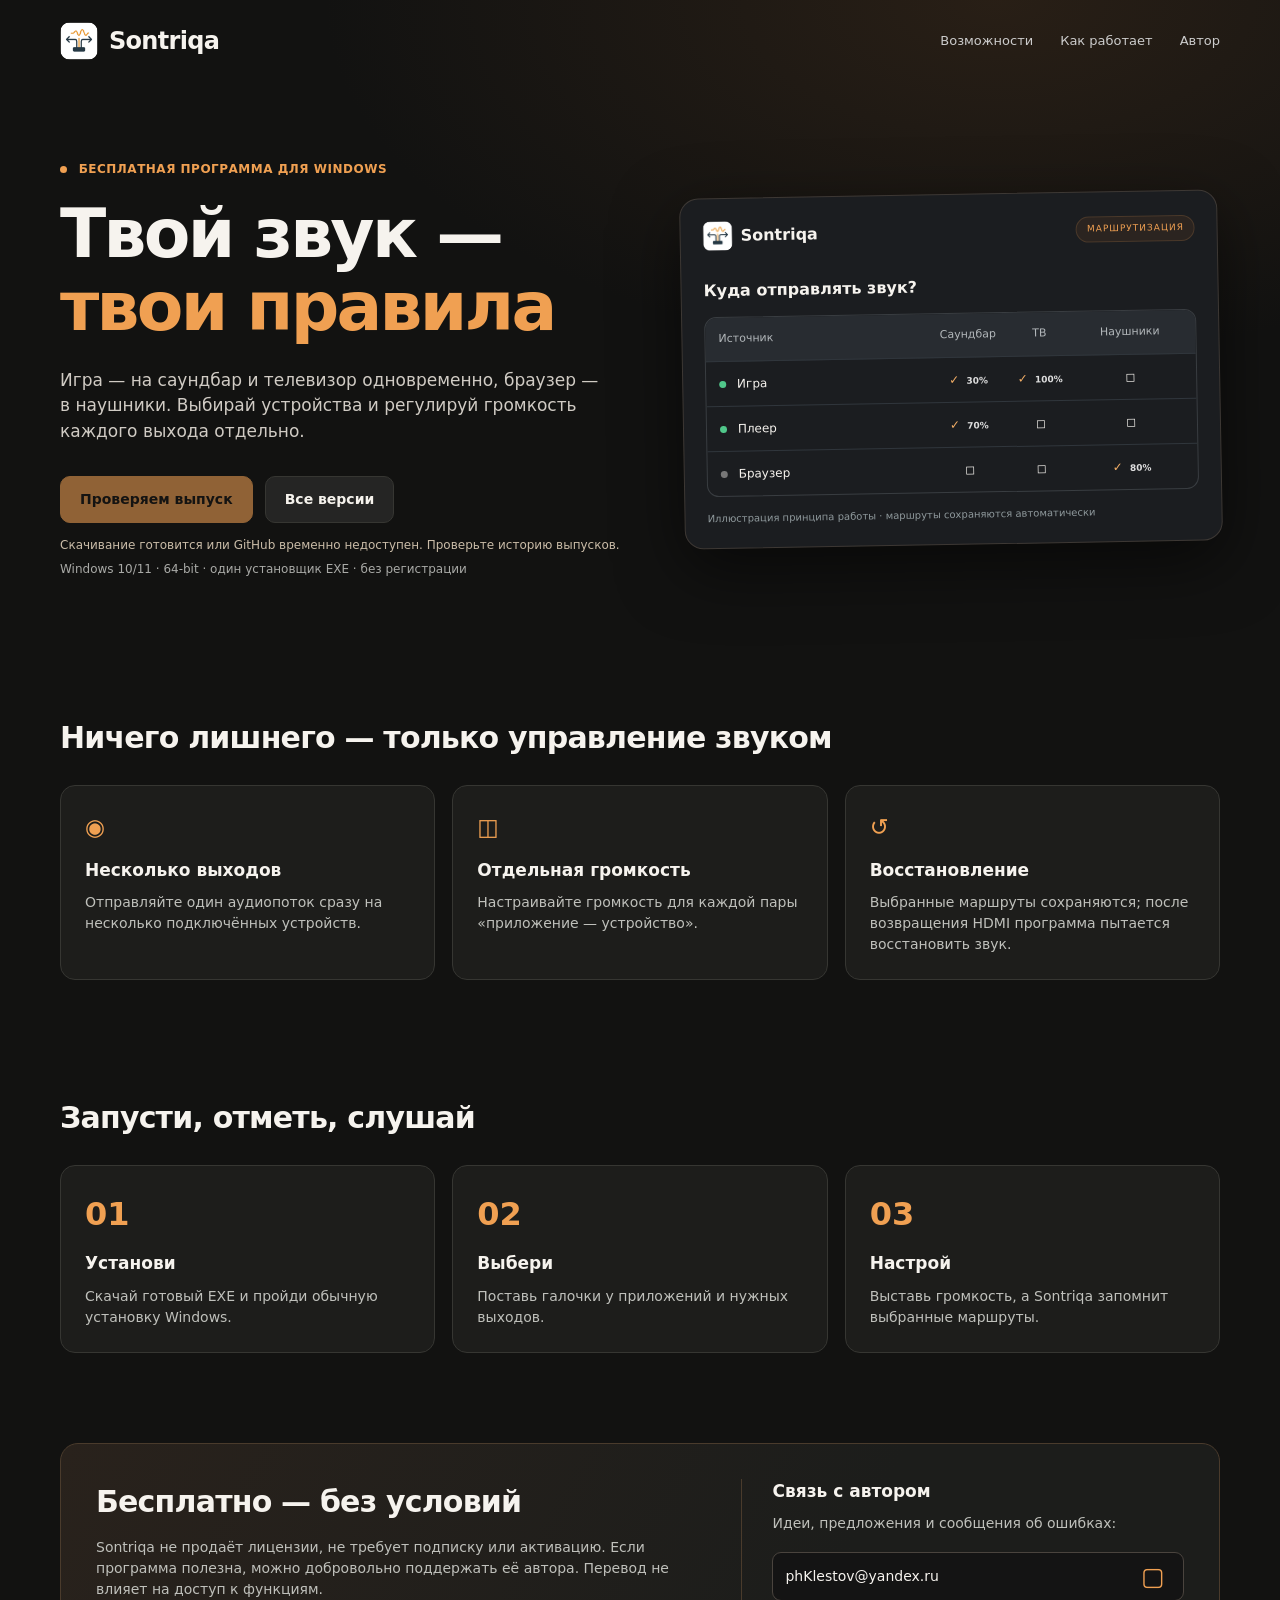
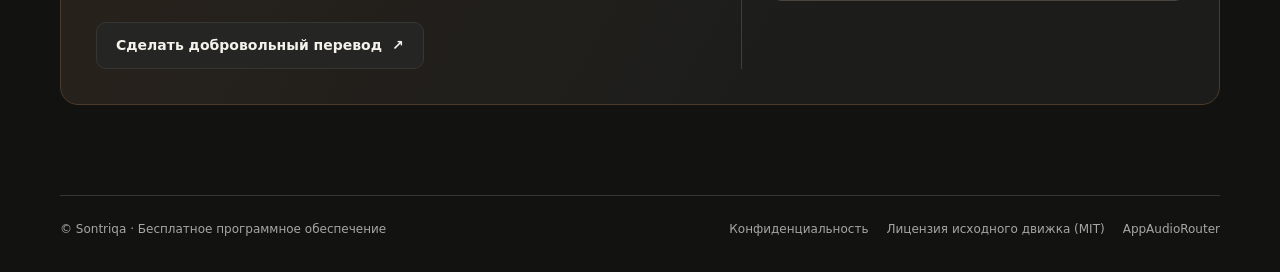
==== site/index.html @ a54ca86d "Use 'Твой звук — твои правила' and soundbar routing example" ====
<!doctype html>
<html lang="ru">
<head>
  <meta charset="utf-8">
  <meta name="viewport" content="width=device-width, initial-scale=1">
  <meta name="description" content="Sontriqa — бесплатная программа для Windows: направляйте звук каждого приложения на колонки, телевизор и наушники с независимой громкостью.">
  <meta name="theme-color" content="#161616">
  <title>Sontriqa — звук каждому устройству</title>
  <link rel="icon" href="assets/sontriqa-icon.png" type="image/png">
  <link rel="stylesheet" href="styles.css">
  <script defer src="config.js"></script>
  <script defer src="app.js"></script>
</head>
<body>
  <header class="top wrap">
    <a class="brand" href="#top" aria-label="Sontriqa, главная"><img src="assets/sontriqa-icon.png" alt="" width="38" height="38"><span>Sontriqa</span></a>
    <nav aria-label="Основная навигация"><a href="#features">Возможности</a><a href="#how">Как работает</a><a href="#support">Автор</a></nav>
  </header>
  <main id="top">
    <section class="hero wrap">
      <div class="hero-copy">
        <div class="eyebrow"><span class="dot"></span> Бесплатная программа для Windows</div>
        <h1>Твой звук — <span>твои правила</span></h1>
        <p>Игра — на саундбар и телевизор одновременно, браузер — в наушники. Выбирай устройства и регулируй громкость каждого выхода отдельно.</p>
        <div class="primary-actions"><a class="button primary disabled" id="download" aria-disabled="true">Проверяем выпуск</a><a class="button secondary" id="releases" hidden>Все версии</a></div>
        <div class="release-meta" id="release-status" role="status" aria-live="polite">Стабильный установщик пока не опубликован.</div>
        <div class="small">Windows 10/11 · 64-bit · один установщик EXE · без регистрации</div>
      </div>
      <div class="preview" role="img" aria-label="Пример таблицы Sontriqa: разные приложения и выбранные аудиовыходы">
        <div class="preview-head"><div class="preview-title"><img src="assets/sontriqa-icon.png" width="30" height="30" alt=""><strong>Sontriqa</strong></div><span class="preview-chip">МАРШРУТИЗАЦИЯ</span></div>
        <div class="preview-overline">Куда отправлять звук?</div>
        <div class="preview-table"><div class="preview-row header"><span>Источник</span><span>Саундбар</span><span>ТВ</span><span>Наушники</span></div><div class="preview-row"><span><span class="active-dot"></span> Игра</span><span class="checked">✓ <small>30%</small></span><span class="checked">✓ <small>100%</small></span><span>◻</span></div><div class="preview-row"><span><span class="active-dot"></span> Плеер</span><span class="checked">✓ <small>70%</small></span><span>◻</span><span>◻</span></div><div class="preview-row"><span><span class="active-dot paused"></span> Браузер</span><span>◻</span><span>◻</span><span class="checked">✓ <small>80%</small></span></div></div>
        <div class="preview-foot">Иллюстрация принципа работы · маршруты сохраняются автоматически</div>
      </div>
    </section>
    <section id="features" class="wrap features"><h2>Ничего лишнего — только управление звуком</h2><div class="cards"><article><div class="feature-icon">◉</div><h3>Несколько выходов</h3><p>Отправляйте один аудиопоток сразу на несколько подключённых устройств.</p></article><article><div class="feature-icon">◫</div><h3>Отдельная громкость</h3><p>Настраивайте громкость для каждой пары «приложение — устройство».</p></article><article><div class="feature-icon">↺</div><h3>Восстановление</h3><p>Выбранные маршруты сохраняются; после возвращения HDMI программа пытается восстановить звук.</p></article></div></section>
    <section id="how" class="wrap steps"><h2>Запусти, отметь, слушай</h2><div class="steps-grid"><div><b>01</b><h3>Установи</h3><p>Скачай готовый EXE и пройди обычную установку Windows.</p></div><div><b>02</b><h3>Выбери</h3><p>Поставь галочки у приложений и нужных выходов.</p></div><div><b>03</b><h3>Настрой</h3><p>Выставь громкость, а Sontriqa запомнит выбранные маршруты.</p></div></div></section>
    <section id="support" class="wrap support"><div><h2>Бесплатно — без условий</h2><p>Sontriqa не продаёт лицензии, не требует подписку или активацию. Если программа полезна, можно добровольно поддержать её автора. Перевод не влияет на доступ к функциям.</p><div class="support-actions"><a class="button secondary" href="https://www.tbank-online.com/rm/r_hPGPoAKwDg.rzjkhDdFIZ/kDr5A79446" target="_blank" rel="noopener noreferrer">Сделать добровольный перевод <span aria-hidden="true">↗</span></a></div></div><div class="support-contact"><h3>Связь с автором</h3><p>Идеи, предложения и сообщения об ошибках:</p><div class="mail-line"><span id="mail">phKlestov@yandex.ru</span><button id="copy-email" type="button" aria-label="Скопировать адрес электронной почты" title="Копировать адрес">▢</button></div><span class="feedback" id="copy-status" role="status"></span></div></section>
  </main>
  <footer class="footer wrap"><span>© Sontriqa · Бесплатное программное обеспечение</span><div><a href="privacy.html">Конфиденциальность</a><a href="third-party-mit.txt">Лицензия исходного движка (MIT)</a><a href="https://github.com/Eververdants/AppAudioRouter" target="_blank" rel="noopener noreferrer">AppAudioRouter</a></div></footer>
</body>
</html>
---- site/styles.css ----
:root{color-scheme:dark;--bg:#121211;--panel:#1c1d1c;--border:#363632;--accent:#f0a052;--text:#f6f3ee;--muted:#a9aaa7;font-family:Inter,'Segoe UI',system-ui,-apple-system,sans-serif}*{box-sizing:border-box}html{scroll-behavior:smooth}body{margin:0;background:radial-gradient(900px 480px at 78% 0%,#3c2a1a88,transparent 75%),var(--bg);color:var(--text);line-height:1.5}a{color:inherit;text-decoration:none}a:hover{color:var(--accent)}.wrap{width:min(1160px,calc(100% - 48px));margin:auto}.top{display:flex;justify-content:space-between;align-items:center;padding:22px 0}.brand{display:flex;align-items:center;gap:11px;font-size:24px;font-weight:780;letter-spacing:-.7px}.brand img{border-radius:10px}.top nav{display:flex;gap:27px;font-size:13px;color:#ccc}.hero{min-height:540px;padding:78px 0 92px;display:grid;grid-template-columns:1.03fr .97fr;align-items:center;gap:50px}.eyebrow{color:var(--accent);font-weight:700;font-size:12px;letter-spacing:.5px;text-transform:uppercase}.dot,.active-dot{display:inline-block;width:7px;height:7px;border-radius:100%;background:#50c78a;margin-right:7px}.dot{background:var(--accent)}h1{font-size:clamp(44px,5.3vw,70px);line-height:1.08;margin:19px 0 24px;letter-spacing:-2.7px}h1 span{color:var(--accent)}.hero-copy>p{font-size:17px;color:#d0cbc4;max-width:550px}.primary-actions{display:flex;gap:12px;flex-wrap:wrap;margin-top:32px}.button{border-radius:10px;min-height:44px;padding:12px 19px;display:inline-flex;align-items:center;justify-content:center;gap:10px;font-weight:700;font-size:14px;border:1px solid var(--border);transition:background .15s,color .15s}.primary{color:#171514;background:var(--accent);border-color:var(--accent)}.primary:hover{color:#161616;background:#ffc078}.secondary{background:#252524;color:#f5f2ec}.secondary:hover{background:#36312b;color:white}.button.disabled{cursor:not-allowed;opacity:.57;pointer-events:none}.release-meta{font-size:12px;color:#cabca8;margin:13px 0 6px}.small{color:var(--muted);font-size:12px;margin-top:4px}.preview{background:#1b1d20;border:1px solid #3d3834;border-radius:19px;padding:22px;box-shadow:0 20px 65px #0008;transform:rotate(-1deg)}.preview-head{display:flex;align-items:center;justify-content:space-between;gap:12px}.preview-title{display:flex;gap:8px;align-items:center}.preview-title img{border-radius:8px}.preview-chip{color:var(--accent);background:#4b352355;border:1px solid #a3724444;padding:5px 10px;border-radius:18px;font-size:9px;letter-spacing:1px}.preview-overline{font-size:16px;font-weight:750;margin:28px 0 14px}.preview-table{border:1px solid #393d41;border-radius:12px;overflow:hidden}.preview-row{display:grid;grid-template-columns:1.7fr .55fr .55fr .85fr;padding:13px;gap:3px;align-items:center;font-size:12px;border-bottom:1px solid #30363c}.preview-row:last-child{border-bottom:0}.preview-row>span:not(:first-child){text-align:center}.preview-row.header{color:#b2b7ba;background:#282c31;font-size:11px}.preview-row .checked{color:#f2ae66;font-weight:750}.preview-row small{font-size:9px;color:#ddd;margin-left:3px}.active-dot.paused{background:#777}.preview-foot{font-size:10px;color:#8f999c;margin-top:14px}.features,.steps{padding:45px 0 70px}h2{font-size:30px;letter-spacing:-.8px;margin:0 0 25px}.cards,.steps-grid{display:grid;grid-template-columns:repeat(3,minmax(0,1fr));gap:17px}.cards article,.steps-grid>div{padding:24px;background:#1d1d1b;border:1px solid var(--border);border-radius:15px}.feature-icon{font-size:23px;color:var(--accent)}h3{font-size:17px;margin:13px 0 9px}.cards p,.steps p,.support p{font-size:14px;color:#bfc0bb;margin:0}.steps-grid b{font-size:32px;color:var(--accent);font-weight:800}.support{margin:20px auto 90px;display:grid;grid-template-columns:1.4fr 1fr;gap:26px;padding:35px;background:linear-gradient(120deg,#29221c,#1c1d1b 65%);border:1px solid #4a3b2c;border-radius:18px}.support h2{margin-bottom:13px}.support-actions{margin-top:22px}.support-contact{border-left:1px solid #4a3b2c;padding-left:30px}.support-contact h3{margin-top:0}.mail-line{display:flex;align-items:center;justify-content:space-between;gap:8px;margin-top:18px;background:#141414;border:1px solid #4a443e;padding:10px 12px;border-radius:9px;font-size:14px}.mail-line button{background:transparent;color:var(--accent);border:0;font-size:25px;cursor:pointer;line-height:1}.feedback{color:#edbd81;font-size:11px}.footer{border-top:1px solid var(--border);padding:24px 0 34px;color:#a7a7a1;font-size:12px;display:flex;justify-content:space-between;gap:20px}.footer div{display:flex;flex-wrap:wrap;gap:18px}button:focus-visible,a:focus-visible{outline:2px solid var(--accent);outline-offset:3px}.legal{max-width:800px;margin:70px auto;line-height:1.75}.legal p{color:#c9c8c4}@media(max-width:900px){.hero{grid-template-columns:1fr;padding:48px 0}.preview{max-width:720px;transform:none}.cards,.steps-grid{grid-template-columns:1fr}.support{grid-template-columns:1fr}.support-contact{border-left:0;border-top:1px solid #4a3b2c;padding-left:0;padding-top:24px}.footer{flex-direction:column}}@media(max-width:550px){.wrap{width:calc(100% - 30px)}.top nav{gap:13px}.top nav a{font-size:12px}.brand{font-size:21px}h1{letter-spacing:-1.4px}.preview{padding:12px}.preview-row{padding:10px 6px;font-size:10px}.preview-row small{display:block}.support{padding:22px}}
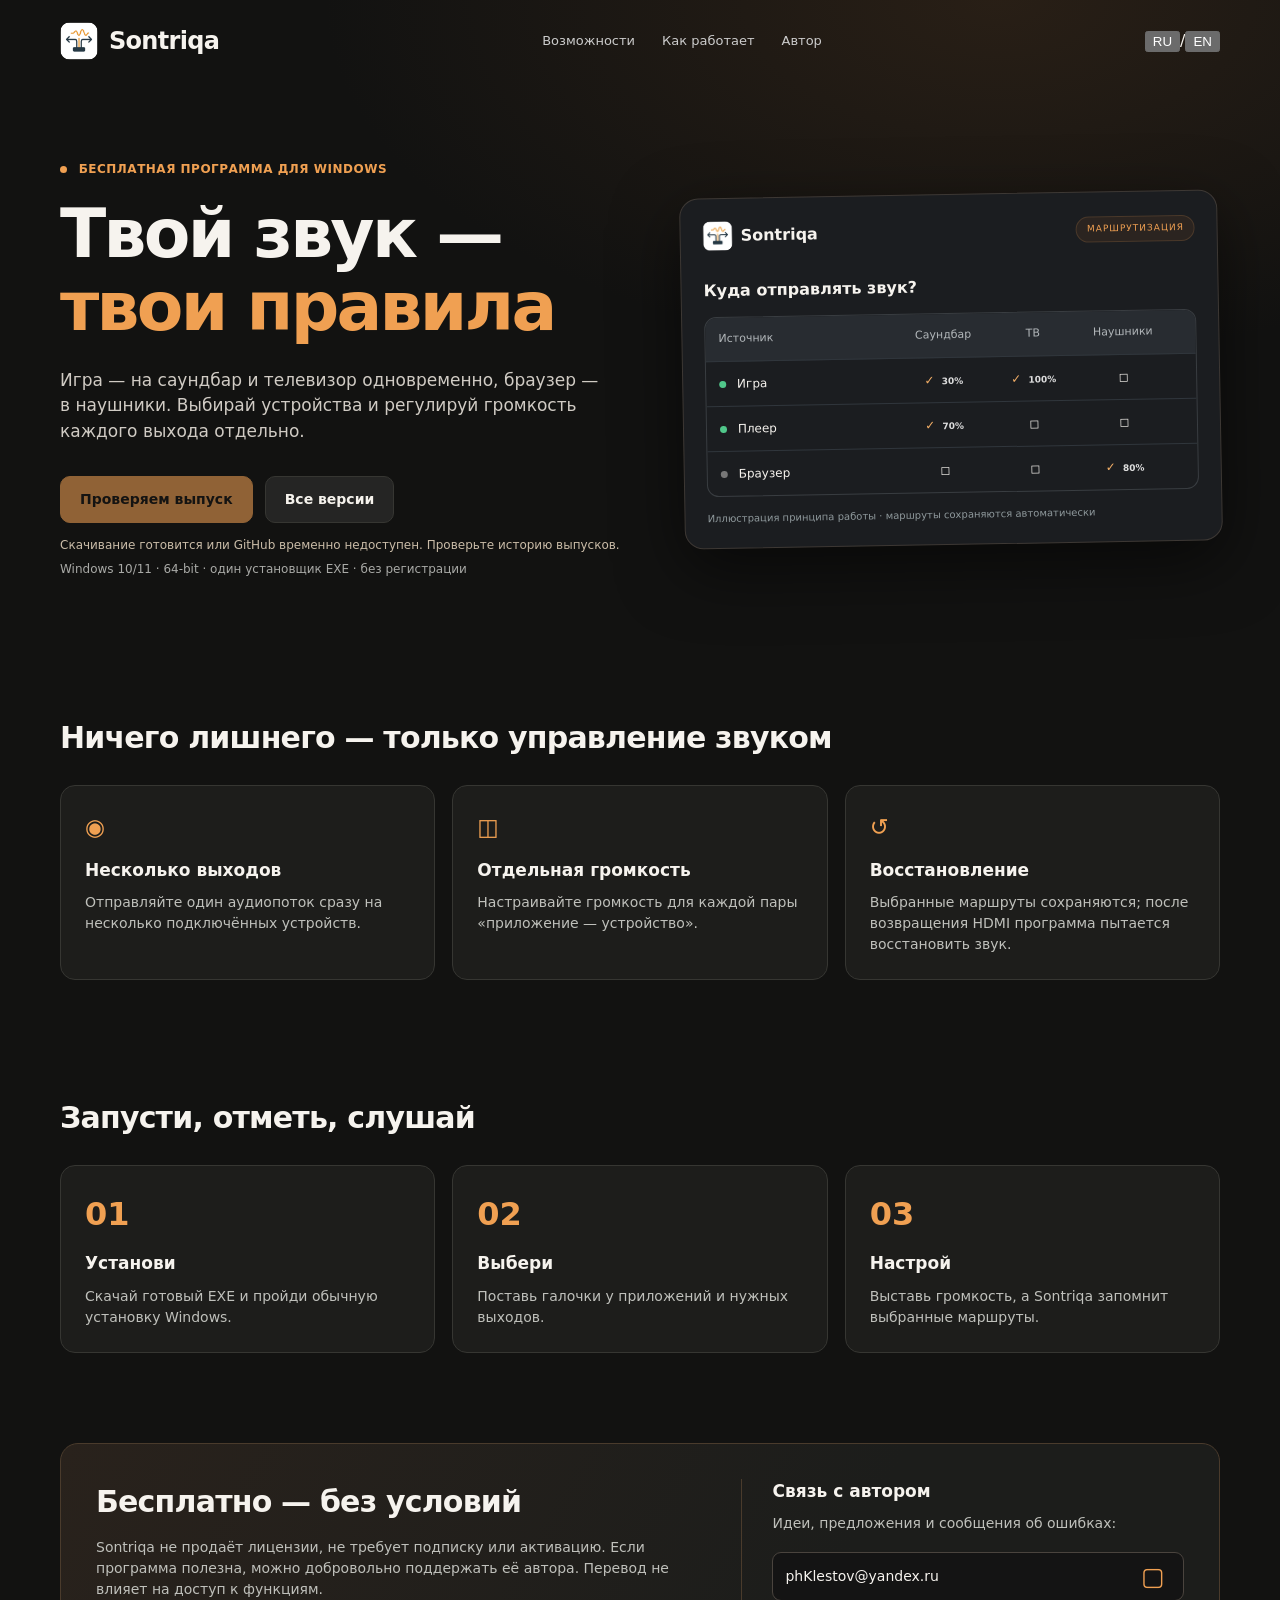
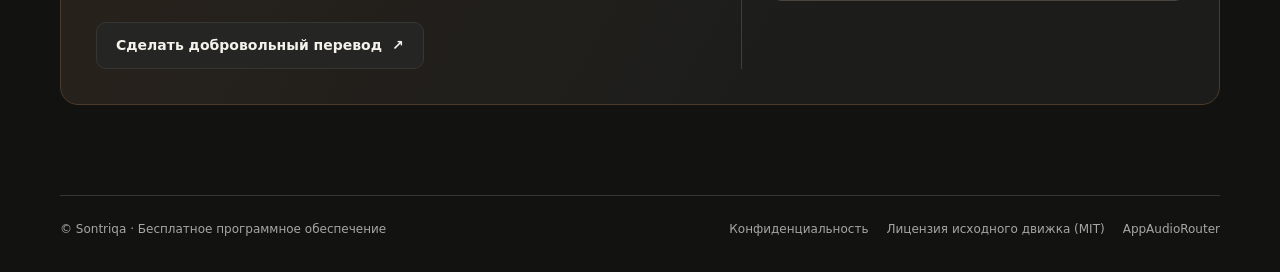
==== commit 2e7ed8c8: "Localize Sontriqa website RU/EN: site/index.html" ====
--- a/site/index.html
+++ b/site/index.html
@@ -9,12 +9,14 @@
   <link rel="icon" href="assets/sontriqa-icon.png" type="image/png">
   <link rel="stylesheet" href="styles.css">
   <script defer src="config.js"></script>
+  <script defer src="i18n.js"></script>
   <script defer src="app.js"></script>
 </head>
 <body>
   <header class="top wrap">
     <a class="brand" href="#top" aria-label="Sontriqa, главная"><img src="assets/sontriqa-icon.png" alt="" width="38" height="38"><span>Sontriqa</span></a>
     <nav aria-label="Основная навигация"><a href="#features">Возможности</a><a href="#how">Как работает</a><a href="#support">Автор</a></nav>
+    <div class="site-lang" role="group" aria-label="Язык интерфейса"><button type="button" data-lang="ru" aria-pressed="true">RU</button><span aria-hidden="true">/</span><button type="button" data-lang="en" aria-pressed="false">EN</button></div>
   </header>
   <main id="top">
     <section class="hero wrap">
@@ -23,7 +25,7 @@
         <h1>Твой звук — <span>твои правила</span></h1>
         <p>Игра — на саундбар и телевизор одновременно, браузер — в наушники. Выбирай устройства и регулируй громкость каждого выхода отдельно.</p>
         <div class="primary-actions"><a class="button primary disabled" id="download" aria-disabled="true">Проверяем выпуск</a><a class="button secondary" id="releases" hidden>Все версии</a></div>
-        <div class="release-meta" id="release-status" role="status" aria-live="polite">Стабильный установщик пока не опубликован.</div>
+        <div class="release-meta" id="release-status" role="status" aria-live="polite" data-i18n-dynamic>Стабильный установщик пока не опубликован.</div>
         <div class="small">Windows 10/11 · 64-bit · один установщик EXE · без регистрации</div>
       </div>
       <div class="preview" role="img" aria-label="Пример таблицы Sontriqa: разные приложения и выбранные аудиовыходы">
--- a/site/styles.css
+++ b/site/styles.css
@@ -1 +1 @@
-:root{color-scheme:dark;--bg:#121211;--panel:#1c1d1c;--border:#363632;--accent:#f0a052;--text:#f6f3ee;--muted:#a9aaa7;font-family:Inter,'Segoe UI',system-ui,-apple-system,sans-serif}*{box-sizing:border-box}html{scroll-behavior:smooth}body{margin:0;background:radial-gradient(900px 480px at 78% 0%,#3c2a1a88,transparent 75%),var(--bg);color:var(--text);line-height:1.5}a{color:inherit;text-decoration:none}a:hover{color:var(--accent)}.wrap{width:min(1160px,calc(100% - 48px));margin:auto}.top{display:flex;justify-content:space-between;align-items:center;padding:22px 0}.brand{display:flex;align-items:center;gap:11px;font-size:24px;font-weight:780;letter-spacing:-.7px}.brand img{border-radius:10px}.top nav{display:flex;gap:27px;font-size:13px;color:#ccc}.hero{min-height:540px;padding:78px 0 92px;display:grid;grid-template-columns:1.03fr .97fr;align-items:center;gap:50px}.eyebrow{color:var(--accent);font-weight:700;font-size:12px;letter-spacing:.5px;text-transform:uppercase}.dot,.active-dot{display:inline-block;width:7px;height:7px;border-radius:100%;background:#50c78a;margin-right:7px}.dot{background:var(--accent)}h1{font-size:clamp(44px,5.3vw,70px);line-height:1.08;margin:19px 0 24px;letter-spacing:-2.7px}h1 span{color:var(--accent)}.hero-copy>p{font-size:17px;color:#d0cbc4;max-width:550px}.primary-actions{display:flex;gap:12px;flex-wrap:wrap;margin-top:32px}.button{border-radius:10px;min-height:44px;padding:12px 19px;display:inline-flex;align-items:center;justify-content:center;gap:10px;font-weight:700;font-size:14px;border:1px solid var(--border);transition:background .15s,color .15s}.primary{color:#171514;background:var(--accent);border-color:var(--accent)}.primary:hover{color:#161616;background:#ffc078}.secondary{background:#252524;color:#f5f2ec}.secondary:hover{background:#36312b;color:white}.button.disabled{cursor:not-allowed;opacity:.57;pointer-events:none}.release-meta{font-size:12px;color:#cabca8;margin:13px 0 6px}.small{color:var(--muted);font-size:12px;margin-top:4px}.preview{background:#1b1d20;border:1px solid #3d3834;border-radius:19px;padding:22px;box-shadow:0 20px 65px #0008;transform:rotate(-1deg)}.preview-head{display:flex;align-items:center;justify-content:space-between;gap:12px}.preview-title{display:flex;gap:8px;align-items:center}.preview-title img{border-radius:8px}.preview-chip{color:var(--accent);background:#4b352355;border:1px solid #a3724444;padding:5px 10px;border-radius:18px;font-size:9px;letter-spacing:1px}.preview-overline{font-size:16px;font-weight:750;margin:28px 0 14px}.preview-table{border:1px solid #393d41;border-radius:12px;overflow:hidden}.preview-row{display:grid;grid-template-columns:1.7fr .55fr .55fr .85fr;padding:13px;gap:3px;align-items:center;font-size:12px;border-bottom:1px solid #30363c}.preview-row:last-child{border-bottom:0}.preview-row>span:not(:first-child){text-align:center}.preview-row.header{color:#b2b7ba;background:#282c31;font-size:11px}.preview-row .checked{color:#f2ae66;font-weight:750}.preview-row small{font-size:9px;color:#ddd;margin-left:3px}.active-dot.paused{background:#777}.preview-foot{font-size:10px;color:#8f999c;margin-top:14px}.features,.steps{padding:45px 0 70px}h2{font-size:30px;letter-spacing:-.8px;margin:0 0 25px}.cards,.steps-grid{display:grid;grid-template-columns:repeat(3,minmax(0,1fr));gap:17px}.cards article,.steps-grid>div{padding:24px;background:#1d1d1b;border:1px solid var(--border);border-radius:15px}.feature-icon{font-size:23px;color:var(--accent)}h3{font-size:17px;margin:13px 0 9px}.cards p,.steps p,.support p{font-size:14px;color:#bfc0bb;margin:0}.steps-grid b{font-size:32px;color:var(--accent);font-weight:800}.support{margin:20px auto 90px;display:grid;grid-template-columns:1.4fr 1fr;gap:26px;padding:35px;background:linear-gradient(120deg,#29221c,#1c1d1b 65%);border:1px solid #4a3b2c;border-radius:18px}.support h2{margin-bottom:13px}.support-actions{margin-top:22px}.support-contact{border-left:1px solid #4a3b2c;padding-left:30px}.support-contact h3{margin-top:0}.mail-line{display:flex;align-items:center;justify-content:space-between;gap:8px;margin-top:18px;background:#141414;border:1px solid #4a443e;padding:10px 12px;border-radius:9px;font-size:14px}.mail-line button{background:transparent;color:var(--accent);border:0;font-size:25px;cursor:pointer;line-height:1}.feedback{color:#edbd81;font-size:11px}.footer{border-top:1px solid var(--border);padding:24px 0 34px;color:#a7a7a1;font-size:12px;display:flex;justify-content:space-between;gap:20px}.footer div{display:flex;flex-wrap:wrap;gap:18px}button:focus-visible,a:focus-visible{outline:2px solid var(--accent);outline-offset:3px}.legal{max-width:800px;margin:70px auto;line-height:1.75}.legal p{color:#c9c8c4}@media(max-width:900px){.hero{grid-template-columns:1fr;padding:48px 0}.preview{max-width:720px;transform:none}.cards,.steps-grid{grid-template-columns:1fr}.support{grid-template-columns:1fr}.support-contact{border-left:0;border-top:1px solid #4a3b2c;padding-left:0;padding-top:24px}.footer{flex-direction:column}}@media(max-width:550px){.wrap{width:calc(100% - 30px)}.top nav{gap:13px}.top nav a{font-size:12px}.brand{font-size:21px}h1{letter-spacing:-1.4px}.preview{padding:12px}.preview-row{padding:10px 6px;font-size:10px}.preview-row small{display:block}.support{padding:22px}}
+:root{color-scheme:dark;--bg:#121211;--panel:#1c1d1c;--border:#363632;--accent:#f0a052;--text:#f6f3ee;--muted:#a9aaa7;font-family:Inter,'Segoe UI',system-ui,-apple-system,sans-serif}*{box-sizing:border-box}html{scroll-behavior:smooth}body{margin:0;background:radial-gradient(900px 480px at 78% 0%,#3c2a1a88,transparent 75%),var(--bg);color:var(--text);line-height:1.5}a{color:inherit;text-decoration:none}a:hover{color:var(--accent)}.wrap{width:min(1160px,calc(100% - 48px));margin:auto}.top{display:flex;justify-content:space-between;align-items:center;padding:22px 0}.brand{display:flex;align-items:center;gap:11px;font-size:24px;font-weight:780;letter-spacing:-.7px}.brand img{border-radius:10px}.top nav{display:flex;gap:27px;font-size:13px;color:#ccc}.hero{min-height:540px;padding:78px 0 92px;display:grid;grid-template-columns:1.03fr .97fr;align-items:center;gap:50px}.eyebrow{color:var(--accent);font-weight:700;font-size:12px;letter-spacing:.5px;text-transform:uppercase}.dot,.active-dot{display:inline-block;width:7px;height:7px;border-radius:100%;background:#50c78a;margin-right:7px}.dot{background:var(--accent)}h1{font-size:clamp(44px,5.3vw,70px);line-height:1.08;margin:19px 0 24px;letter-spacing:-2.7px}h1 span{color:var(--accent)}.hero-copy>p{font-size:17px;color:#d0cbc4;max-width:550px}.primary-actions{display:flex;gap:12px;flex-wrap:wrap;margin-top:32px}.button{border-radius:10px;min-height:44px;padding:12px 19px;display:inline-flex;align-items:center;justify-content:center;gap:10px;font-weight:700;font-size:14px;border:1px solid var(--border);transition:background .15s,color .15s}.primary{color:#171514;background:var(--accent);border-color:var(--accent)}.primary:hover{color:#161616;background:#ffc078}.secondary{background:#252524;color:#f5f2ec}.secondary:hover{background:#36312b;color:white}.button.disabled{cursor:not-allowed;opacity:.57;pointer-events:none}.release-meta{font-size:12px;color:#cabca8;margin:13px 0 6px}.small{color:var(--muted);font-size:12px;margin-top:4px}.preview{background:#1b1d20;border:1px solid #3d3834;border-radius:19px;padding:22px;box-shadow:0 20px 65px #0008;transform:rotate(-1deg)}.preview-head{display:flex;align-items:center;justify-content:space-between;gap:12px}.preview-title{display:flex;gap:8px;align-items:center}.preview-title img{border-radius:8px}.preview-chip{color:var(--accent);background:#4b352355;border:1px solid #a3724444;padding:5px 10px;border-radius:18px;font-size:9px;letter-spacing:1px}.preview-overline{font-size:16px;font-weight:750;margin:28px 0 14px}.preview-table{border:1px solid #393d41;border-radius:12px;overflow:hidden}.preview-row{display:grid;grid-template-columns:1.35fr 1fr .45fr 1fr;padding:13px;gap:3px;align-items:center;font-size:12px;border-bottom:1px solid #30363c}.preview-row:last-child{border-bottom:0}.preview-row>span:not(:first-child){text-align:center}.preview-row.header{color:#b2b7ba;background:#282c31;font-size:11px}.preview-row .checked{color:#f2ae66;font-weight:750}.preview-row small{font-size:9px;color:#ddd;margin-left:3px}.active-dot.paused{background:#777}.preview-foot{font-size:10px;color:#8f999c;margin-top:14px}.features,.steps{padding:45px 0 70px}h2{font-size:30px;letter-spacing:-.8px;margin:0 0 25px}.cards,.steps-grid{display:grid;grid-template-columns:repeat(3,minmax(0,1fr));gap:17px}.cards article,.steps-grid>div{padding:24px;background:#1d1d1b;border:1px solid var(--border);border-radius:15px}.feature-icon{font-size:23px;color:var(--accent)}h3{font-size:17px;margin:13px 0 9px}.cards p,.steps p,.support p{font-size:14px;color:#bfc0bb;margin:0}.steps-grid b{font-size:32px;color:var(--accent);font-weight:800}.support{margin:20px auto 90px;display:grid;grid-template-columns:1.4fr 1fr;gap:26px;padding:35px;background:linear-gradient(120deg,#29221c,#1c1d1b 65%);border:1px solid #4a3b2c;border-radius:18px}.support h2{margin-bottom:13px}.support-actions{margin-top:22px}.support-contact{border-left:1px solid #4a3b2c;padding-left:30px}.support-contact h3{margin-top:0}.mail-line{display:flex;align-items:center;justify-content:space-between;gap:8px;margin-top:18px;background:#141414;border:1px solid #4a443e;padding:10px 12px;border-radius:9px;font-size:14px}.mail-line button{background:transparent;color:var(--accent);border:0;font-size:25px;cursor:pointer;line-height:1}.feedback{color:#edbd81;font-size:11px}.footer{border-top:1px solid var(--border);padding:24px 0 34px;color:#a7a7a1;font-size:12px;display:flex;justify-content:space-between;gap:20px}.footer div{display:flex;flex-wrap:wrap;gap:18px}button:focus-visible,a:focus-visible{outline:2px solid var(--accent);outline-offset:3px}.legal{max-width:800px;margin:70px auto;line-height:1.75}.legal p{color:#c9c8c4}@media(max-width:900px){.hero{grid-template-columns:1fr;padding:48px 0}.preview{max-width:720px;transform:none}.cards,.steps-grid{grid-template-columns:1fr}.support{grid-template-columns:1fr}.support-contact{border-left:0;border-top:1px solid #4a3b2c;padding-left:0;padding-top:24px}.footer{flex-direction:column}}@media(max-width:550px){.wrap{width:calc(100% - 30px)}.top nav{gap:13px}.top nav a{font-size:12px}.brand{font-size:21px}h1{letter-spacing:-1.4px}.preview{padding:12px}.preview-row{padding:10px 6px;font-size:10px}.preview-row small{display:block}.support{padding:22px}}
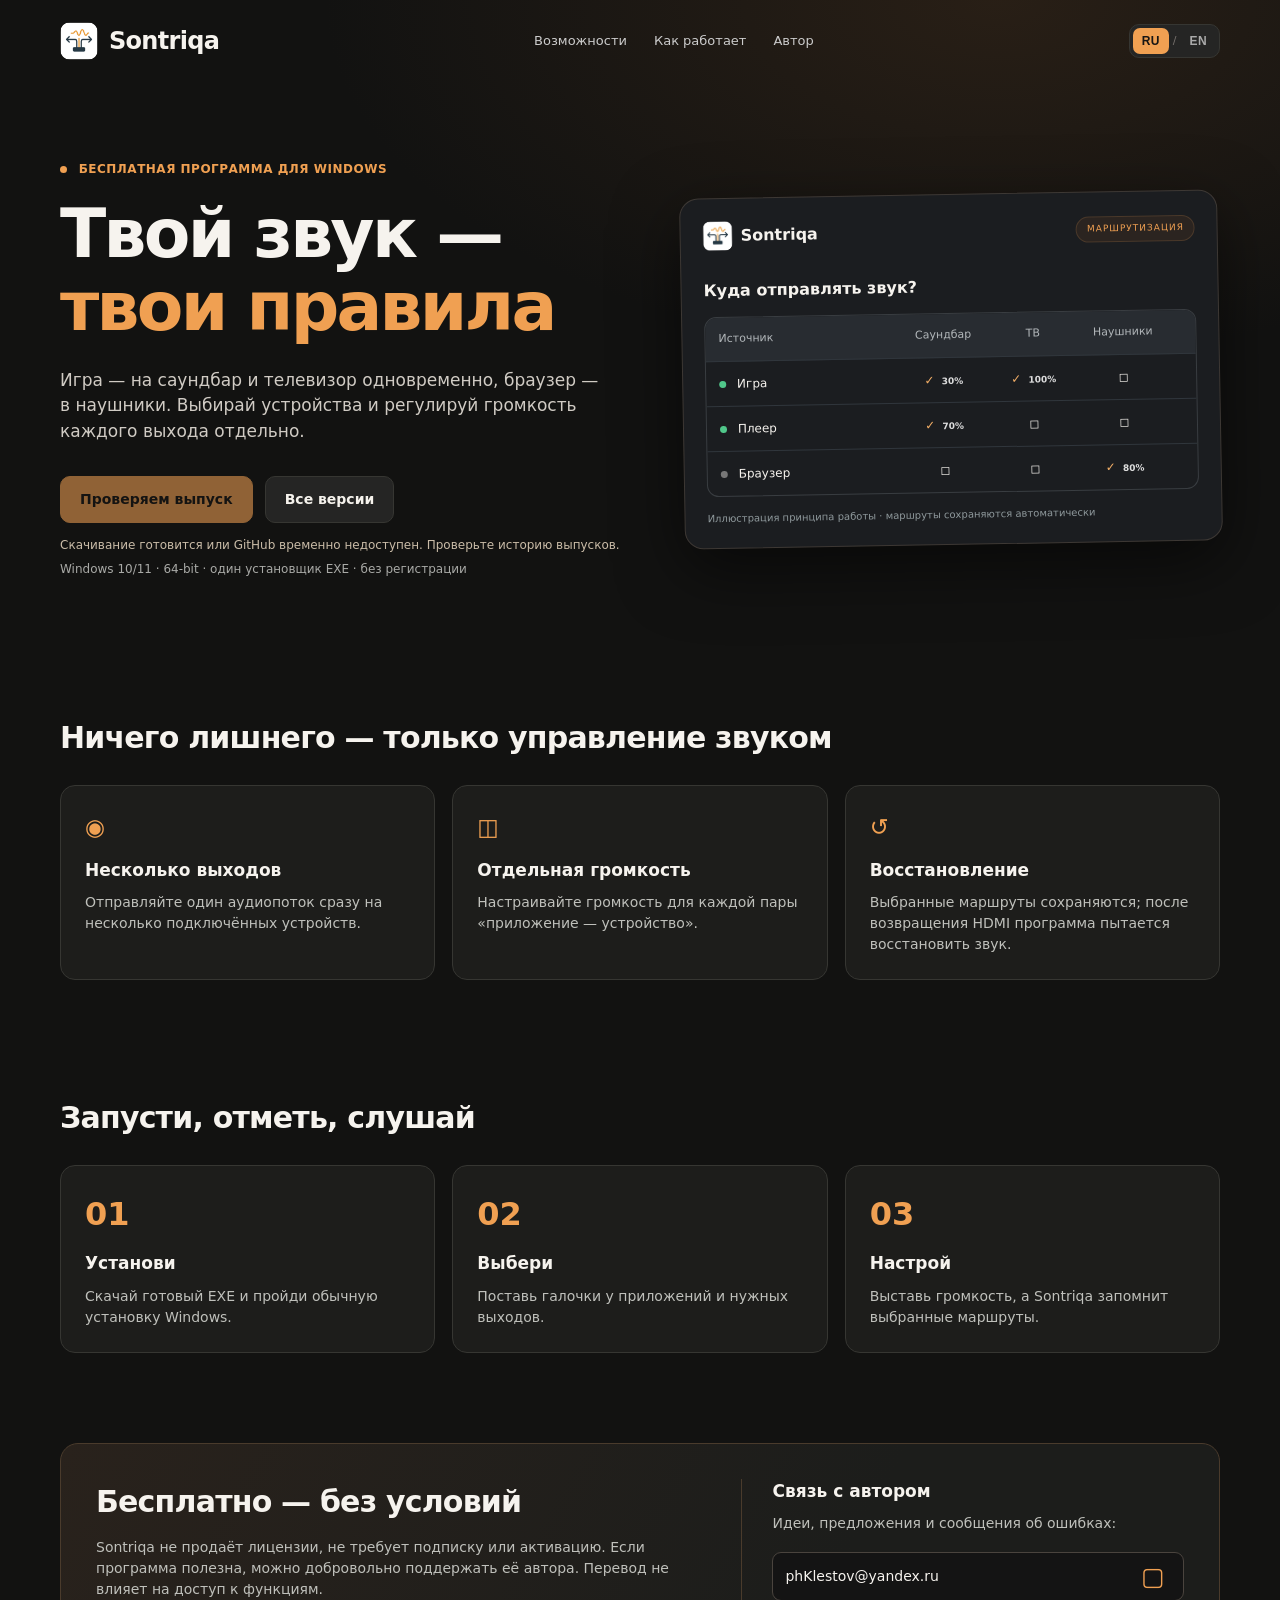
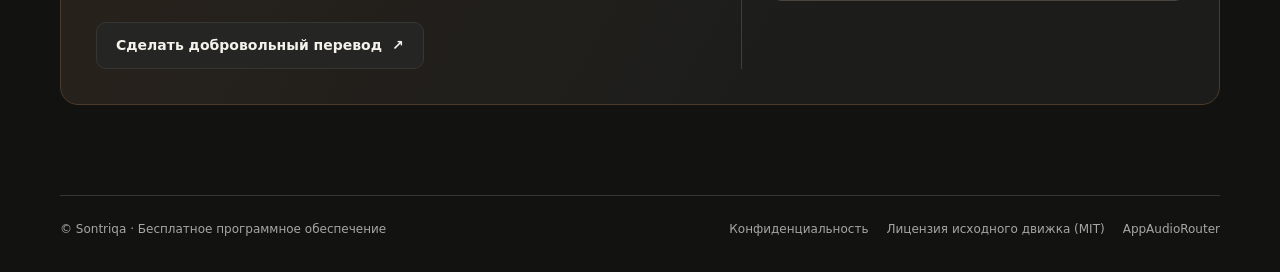
==== commit 0f4a9c7d: "Fail closed on incomplete public stable release before enabling Sontriqa download" ====
--- a/site/index.html
+++ b/site/index.html
@@ -10,6 +10,7 @@
   <link rel="stylesheet" href="styles.css">
   <script defer src="config.js"></script>
   <script defer src="i18n.js"></script>
+  <script defer src="release-validator.js"></script>
   <script defer src="app.js"></script>
 </head>
 <body>
--- a/site/styles.css
+++ b/site/styles.css
@@ -1 +1,9 @@
 :root{color-scheme:dark;--bg:#121211;--panel:#1c1d1c;--border:#363632;--accent:#f0a052;--text:#f6f3ee;--muted:#a9aaa7;font-family:Inter,'Segoe UI',system-ui,-apple-system,sans-serif}*{box-sizing:border-box}html{scroll-behavior:smooth}body{margin:0;background:radial-gradient(900px 480px at 78% 0%,#3c2a1a88,transparent 75%),var(--bg);color:var(--text);line-height:1.5}a{color:inherit;text-decoration:none}a:hover{color:var(--accent)}.wrap{width:min(1160px,calc(100% - 48px));margin:auto}.top{display:flex;justify-content:space-between;align-items:center;padding:22px 0}.brand{display:flex;align-items:center;gap:11px;font-size:24px;font-weight:780;letter-spacing:-.7px}.brand img{border-radius:10px}.top nav{display:flex;gap:27px;font-size:13px;color:#ccc}.hero{min-height:540px;padding:78px 0 92px;display:grid;grid-template-columns:1.03fr .97fr;align-items:center;gap:50px}.eyebrow{color:var(--accent);font-weight:700;font-size:12px;letter-spacing:.5px;text-transform:uppercase}.dot,.active-dot{display:inline-block;width:7px;height:7px;border-radius:100%;background:#50c78a;margin-right:7px}.dot{background:var(--accent)}h1{font-size:clamp(44px,5.3vw,70px);line-height:1.08;margin:19px 0 24px;letter-spacing:-2.7px}h1 span{color:var(--accent)}.hero-copy>p{font-size:17px;color:#d0cbc4;max-width:550px}.primary-actions{display:flex;gap:12px;flex-wrap:wrap;margin-top:32px}.button{border-radius:10px;min-height:44px;padding:12px 19px;display:inline-flex;align-items:center;justify-content:center;gap:10px;font-weight:700;font-size:14px;border:1px solid var(--border);transition:background .15s,color .15s}.primary{color:#171514;background:var(--accent);border-color:var(--accent)}.primary:hover{color:#161616;background:#ffc078}.secondary{background:#252524;color:#f5f2ec}.secondary:hover{background:#36312b;color:white}.button.disabled{cursor:not-allowed;opacity:.57;pointer-events:none}.release-meta{font-size:12px;color:#cabca8;margin:13px 0 6px}.small{color:var(--muted);font-size:12px;margin-top:4px}.preview{background:#1b1d20;border:1px solid #3d3834;border-radius:19px;padding:22px;box-shadow:0 20px 65px #0008;transform:rotate(-1deg)}.preview-head{display:flex;align-items:center;justify-content:space-between;gap:12px}.preview-title{display:flex;gap:8px;align-items:center}.preview-title img{border-radius:8px}.preview-chip{color:var(--accent);background:#4b352355;border:1px solid #a3724444;padding:5px 10px;border-radius:18px;font-size:9px;letter-spacing:1px}.preview-overline{font-size:16px;font-weight:750;margin:28px 0 14px}.preview-table{border:1px solid #393d41;border-radius:12px;overflow:hidden}.preview-row{display:grid;grid-template-columns:1.35fr 1fr .45fr 1fr;padding:13px;gap:3px;align-items:center;font-size:12px;border-bottom:1px solid #30363c}.preview-row:last-child{border-bottom:0}.preview-row>span:not(:first-child){text-align:center}.preview-row.header{color:#b2b7ba;background:#282c31;font-size:11px}.preview-row .checked{color:#f2ae66;font-weight:750}.preview-row small{font-size:9px;color:#ddd;margin-left:3px}.active-dot.paused{background:#777}.preview-foot{font-size:10px;color:#8f999c;margin-top:14px}.features,.steps{padding:45px 0 70px}h2{font-size:30px;letter-spacing:-.8px;margin:0 0 25px}.cards,.steps-grid{display:grid;grid-template-columns:repeat(3,minmax(0,1fr));gap:17px}.cards article,.steps-grid>div{padding:24px;background:#1d1d1b;border:1px solid var(--border);border-radius:15px}.feature-icon{font-size:23px;color:var(--accent)}h3{font-size:17px;margin:13px 0 9px}.cards p,.steps p,.support p{font-size:14px;color:#bfc0bb;margin:0}.steps-grid b{font-size:32px;color:var(--accent);font-weight:800}.support{margin:20px auto 90px;display:grid;grid-template-columns:1.4fr 1fr;gap:26px;padding:35px;background:linear-gradient(120deg,#29221c,#1c1d1b 65%);border:1px solid #4a3b2c;border-radius:18px}.support h2{margin-bottom:13px}.support-actions{margin-top:22px}.support-contact{border-left:1px solid #4a3b2c;padding-left:30px}.support-contact h3{margin-top:0}.mail-line{display:flex;align-items:center;justify-content:space-between;gap:8px;margin-top:18px;background:#141414;border:1px solid #4a443e;padding:10px 12px;border-radius:9px;font-size:14px}.mail-line button{background:transparent;color:var(--accent);border:0;font-size:25px;cursor:pointer;line-height:1}.feedback{color:#edbd81;font-size:11px}.footer{border-top:1px solid var(--border);padding:24px 0 34px;color:#a7a7a1;font-size:12px;display:flex;justify-content:space-between;gap:20px}.footer div{display:flex;flex-wrap:wrap;gap:18px}button:focus-visible,a:focus-visible{outline:2px solid var(--accent);outline-offset:3px}.legal{max-width:800px;margin:70px auto;line-height:1.75}.legal p{color:#c9c8c4}@media(max-width:900px){.hero{grid-template-columns:1fr;padding:48px 0}.preview{max-width:720px;transform:none}.cards,.steps-grid{grid-template-columns:1fr}.support{grid-template-columns:1fr}.support-contact{border-left:0;border-top:1px solid #4a3b2c;padding-left:0;padding-top:24px}.footer{flex-direction:column}}@media(max-width:550px){.wrap{width:calc(100% - 30px)}.top nav{gap:13px}.top nav a{font-size:12px}.brand{font-size:21px}h1{letter-spacing:-1.4px}.preview{padding:12px}.preview-row{padding:10px 6px;font-size:10px}.preview-row small{display:block}.support{padding:22px}}
+
+/* Explicit Russian/English switch shared by the main site and privacy page. */
+.site-lang{display:inline-flex;align-items:center;gap:4px;border:1px solid var(--border);border-radius:10px;background:#252524;padding:3px;flex:none;white-space:nowrap}
+.site-lang button{border:0;border-radius:7px;padding:6px 9px;background:transparent;color:#aaa;font-size:12px;font-weight:750;letter-spacing:.4px;cursor:pointer}
+.site-lang button.active{background:var(--accent);color:#171514}
+.site-lang span{color:#76716d;font-size:11px}
+.site-lang button:focus-visible{outline:2px solid var(--accent);outline-offset:2px}
+@media(max-width:550px){.top{flex-wrap:wrap;gap:12px}.top nav{order:3;width:100%;justify-content:flex-start}.site-lang{margin-left:auto}}
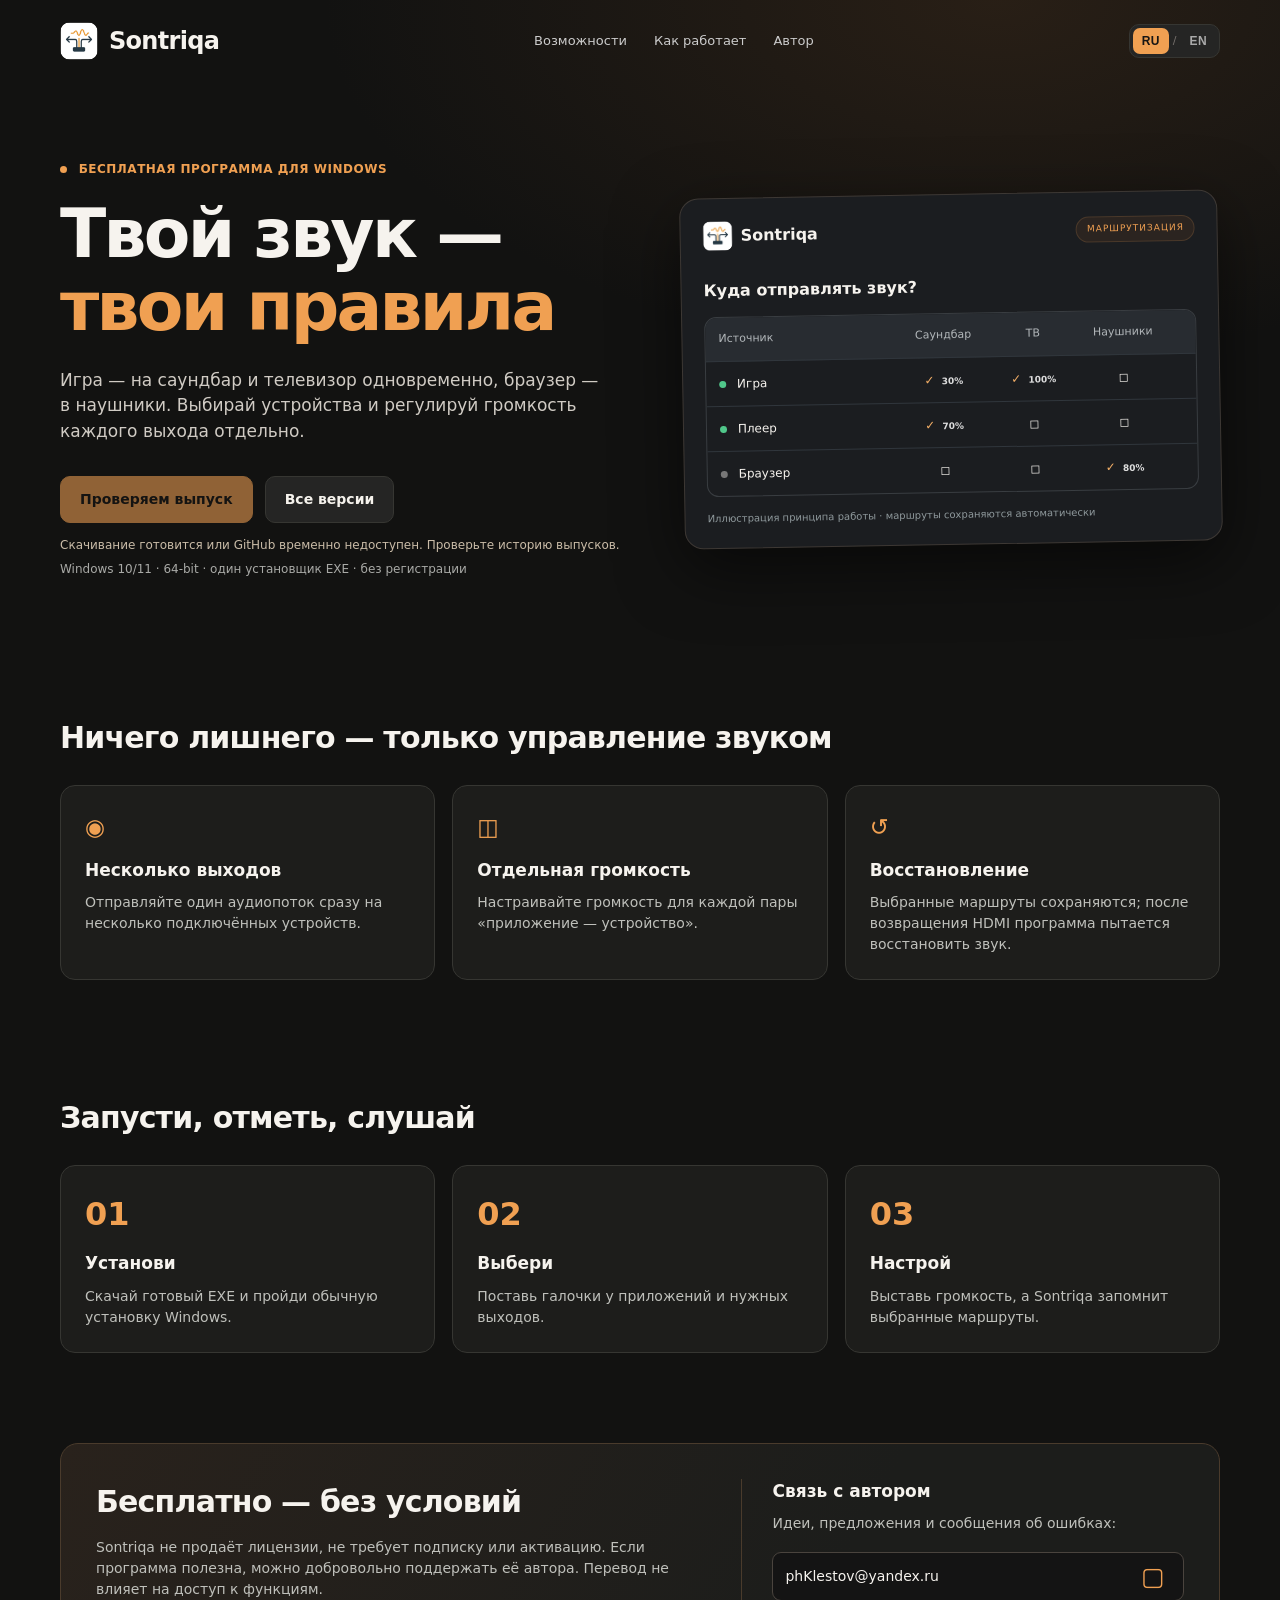
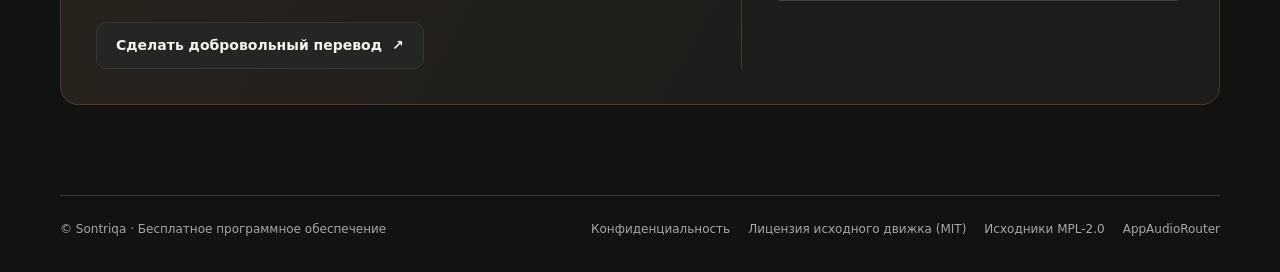
==== commit b54e7392: "legal(site): document exact MPL source access for all five Windows graph crates before stable releas" ====
--- a/site/index.html
+++ b/site/index.html
@@ -40,6 +40,6 @@
     <section id="how" class="wrap steps"><h2>Запусти, отметь, слушай</h2><div class="steps-grid"><div><b>01</b><h3>Установи</h3><p>Скачай готовый EXE и пройди обычную установку Windows.</p></div><div><b>02</b><h3>Выбери</h3><p>Поставь галочки у приложений и нужных выходов.</p></div><div><b>03</b><h3>Настрой</h3><p>Выставь громкость, а Sontriqa запомнит выбранные маршруты.</p></div></div></section>
     <section id="support" class="wrap support"><div><h2>Бесплатно — без условий</h2><p>Sontriqa не продаёт лицензии, не требует подписку или активацию. Если программа полезна, можно добровольно поддержать её автора. Перевод не влияет на доступ к функциям.</p><div class="support-actions"><a class="button secondary" href="https://www.tbank-online.com/rm/r_hPGPoAKwDg.rzjkhDdFIZ/kDr5A79446" target="_blank" rel="noopener noreferrer">Сделать добровольный перевод <span aria-hidden="true">↗</span></a></div></div><div class="support-contact"><h3>Связь с автором</h3><p>Идеи, предложения и сообщения об ошибках:</p><div class="mail-line"><span id="mail">phKlestov@yandex.ru</span><button id="copy-email" type="button" aria-label="Скопировать адрес электронной почты" title="Копировать адрес">▢</button></div><span class="feedback" id="copy-status" role="status"></span></div></section>
   </main>
-  <footer class="footer wrap"><span>© Sontriqa · Бесплатное программное обеспечение</span><div><a href="privacy.html">Конфиденциальность</a><a href="third-party-mit.txt">Лицензия исходного движка (MIT)</a><a href="https://github.com/Eververdants/AppAudioRouter" target="_blank" rel="noopener noreferrer">AppAudioRouter</a></div></footer>
+  <footer class="footer wrap"><span>© Sontriqa · Бесплатное программное обеспечение</span><div><a href="privacy.html">Конфиденциальность</a><a href="third-party-mit.txt">Лицензия исходного движка (MIT)</a><a href="open-source.html">Исходники MPL-2.0</a><a href="https://github.com/Eververdants/AppAudioRouter" target="_blank" rel="noopener noreferrer">AppAudioRouter</a></div></footer>
 </body>
 </html>
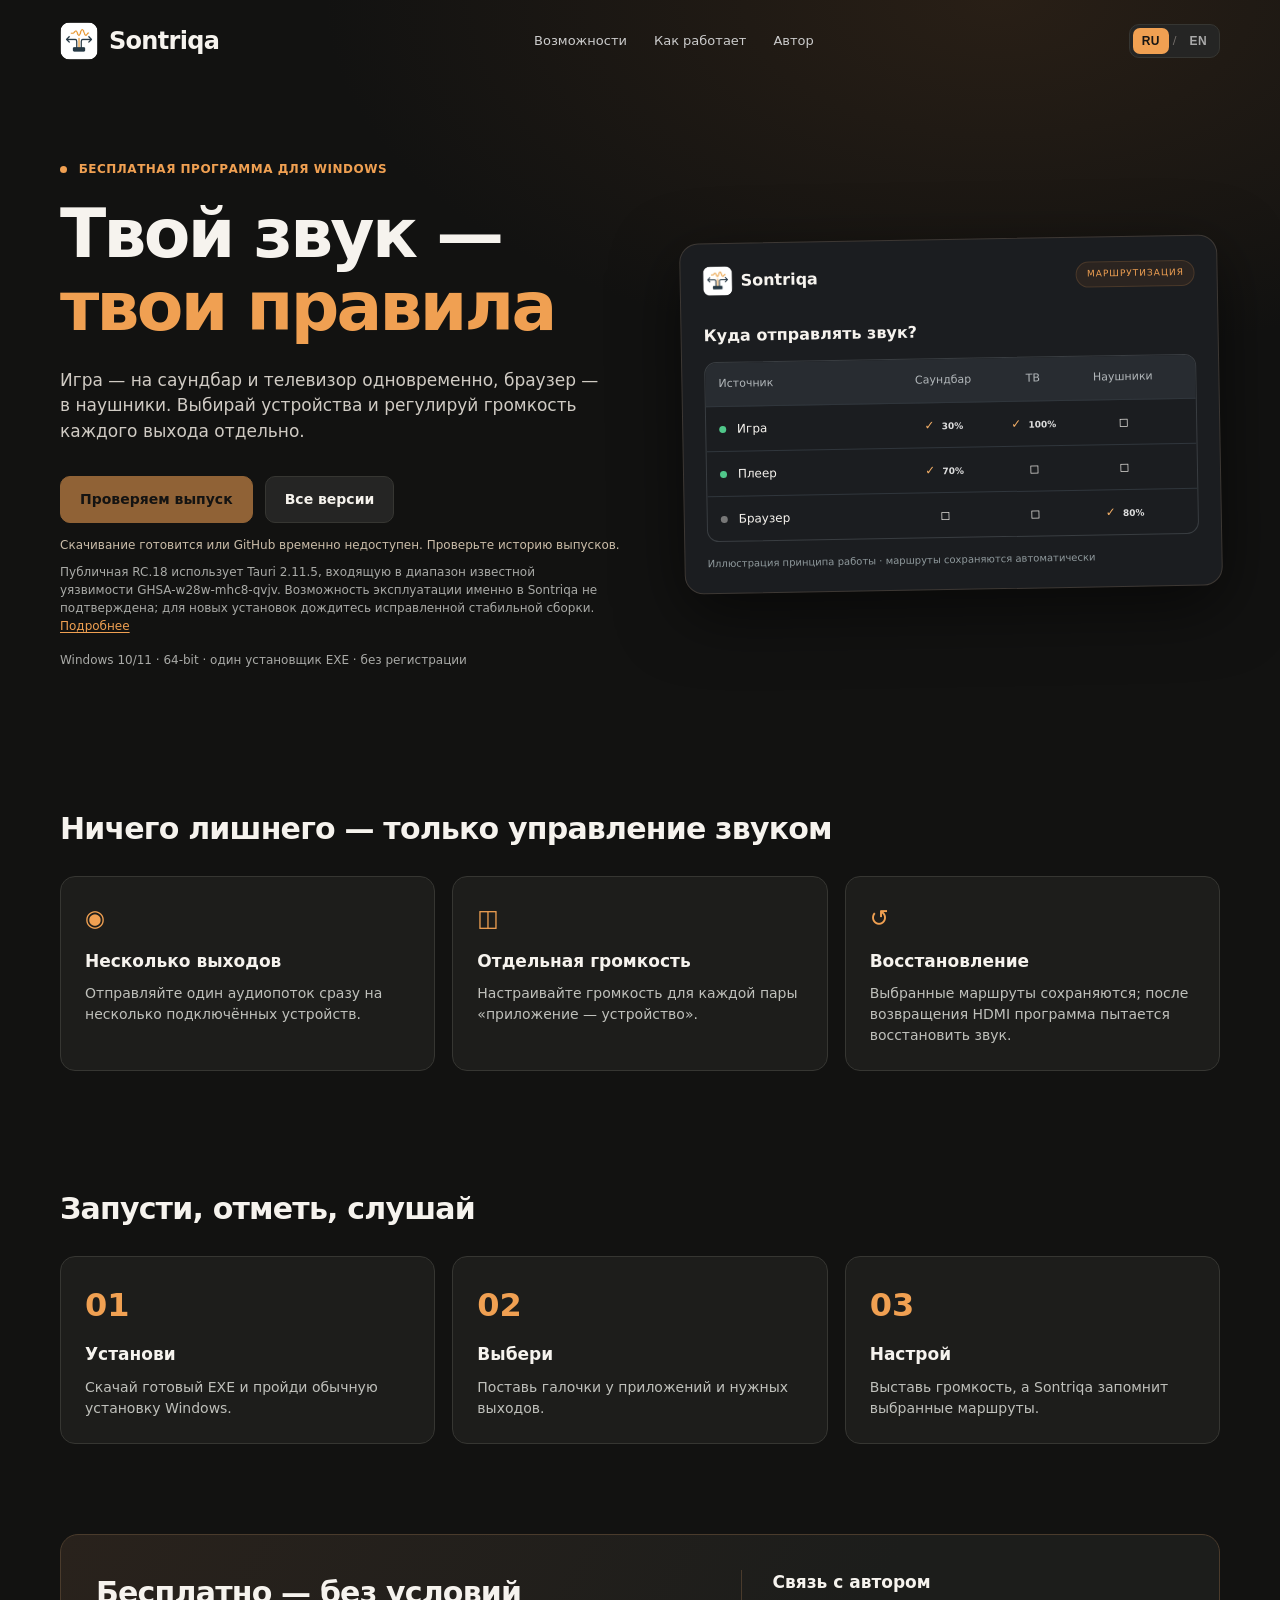
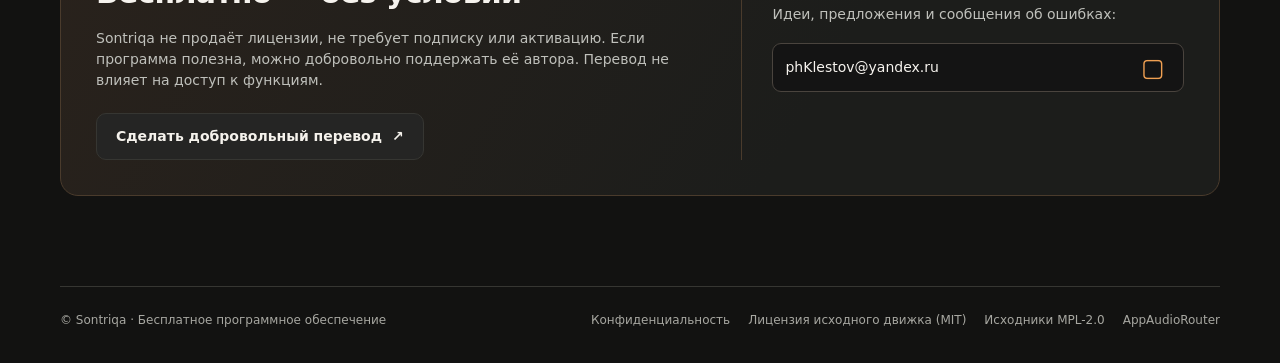
==== commit cc9fac2e: "security(site): disclose RC.18's affected Tauri 2.11.5 and discourage new prerelease installs" ====
--- a/site/index.html
+++ b/site/index.html
@@ -27,6 +27,7 @@
         <p>Игра — на саундбар и телевизор одновременно, браузер — в наушники. Выбирай устройства и регулируй громкость каждого выхода отдельно.</p>
         <div class="primary-actions"><a class="button primary disabled" id="download" aria-disabled="true">Проверяем выпуск</a><a class="button secondary" id="releases" hidden>Все версии</a></div>
         <div class="release-meta" id="release-status" role="status" aria-live="polite" data-i18n-dynamic>Стабильный установщик пока не опубликован.</div>
+        <p class="release-security-note" role="note">Публичная RC.18 использует Tauri 2.11.5, входящую в диапазон известной уязвимости GHSA-w28w-mhc8-qvjv. Возможность эксплуатации именно в Sontriqa не подтверждена; для новых установок дождитесь исправленной стабильной сборки. <a href="https://github.com/tauri-apps/tauri/security/advisories/GHSA-w28w-mhc8-qvjv" target="_blank" rel="noopener noreferrer">Подробнее</a></p>
         <div class="small">Windows 10/11 · 64-bit · один установщик EXE · без регистрации</div>
       </div>
       <div class="preview" role="img" aria-label="Пример таблицы Sontriqa: разные приложения и выбранные аудиовыходы">
--- a/site/styles.css
+++ b/site/styles.css
@@ -7,3 +7,5 @@
 .site-lang span{color:#76716d;font-size:11px}
 .site-lang button:focus-visible{outline:2px solid var(--accent);outline-offset:2px}
 @media(max-width:550px){.top{flex-wrap:wrap;gap:12px}.top nav{order:3;width:100%;justify-content:flex-start}.site-lang{margin-left:auto}}
+
+.release-security-note{max-width:62ch;margin:9px 0 16px;font-size:12px!important;line-height:1.5;color:var(--muted)!important}.release-security-note a{color:var(--accent);text-decoration:underline;text-underline-offset:2px}
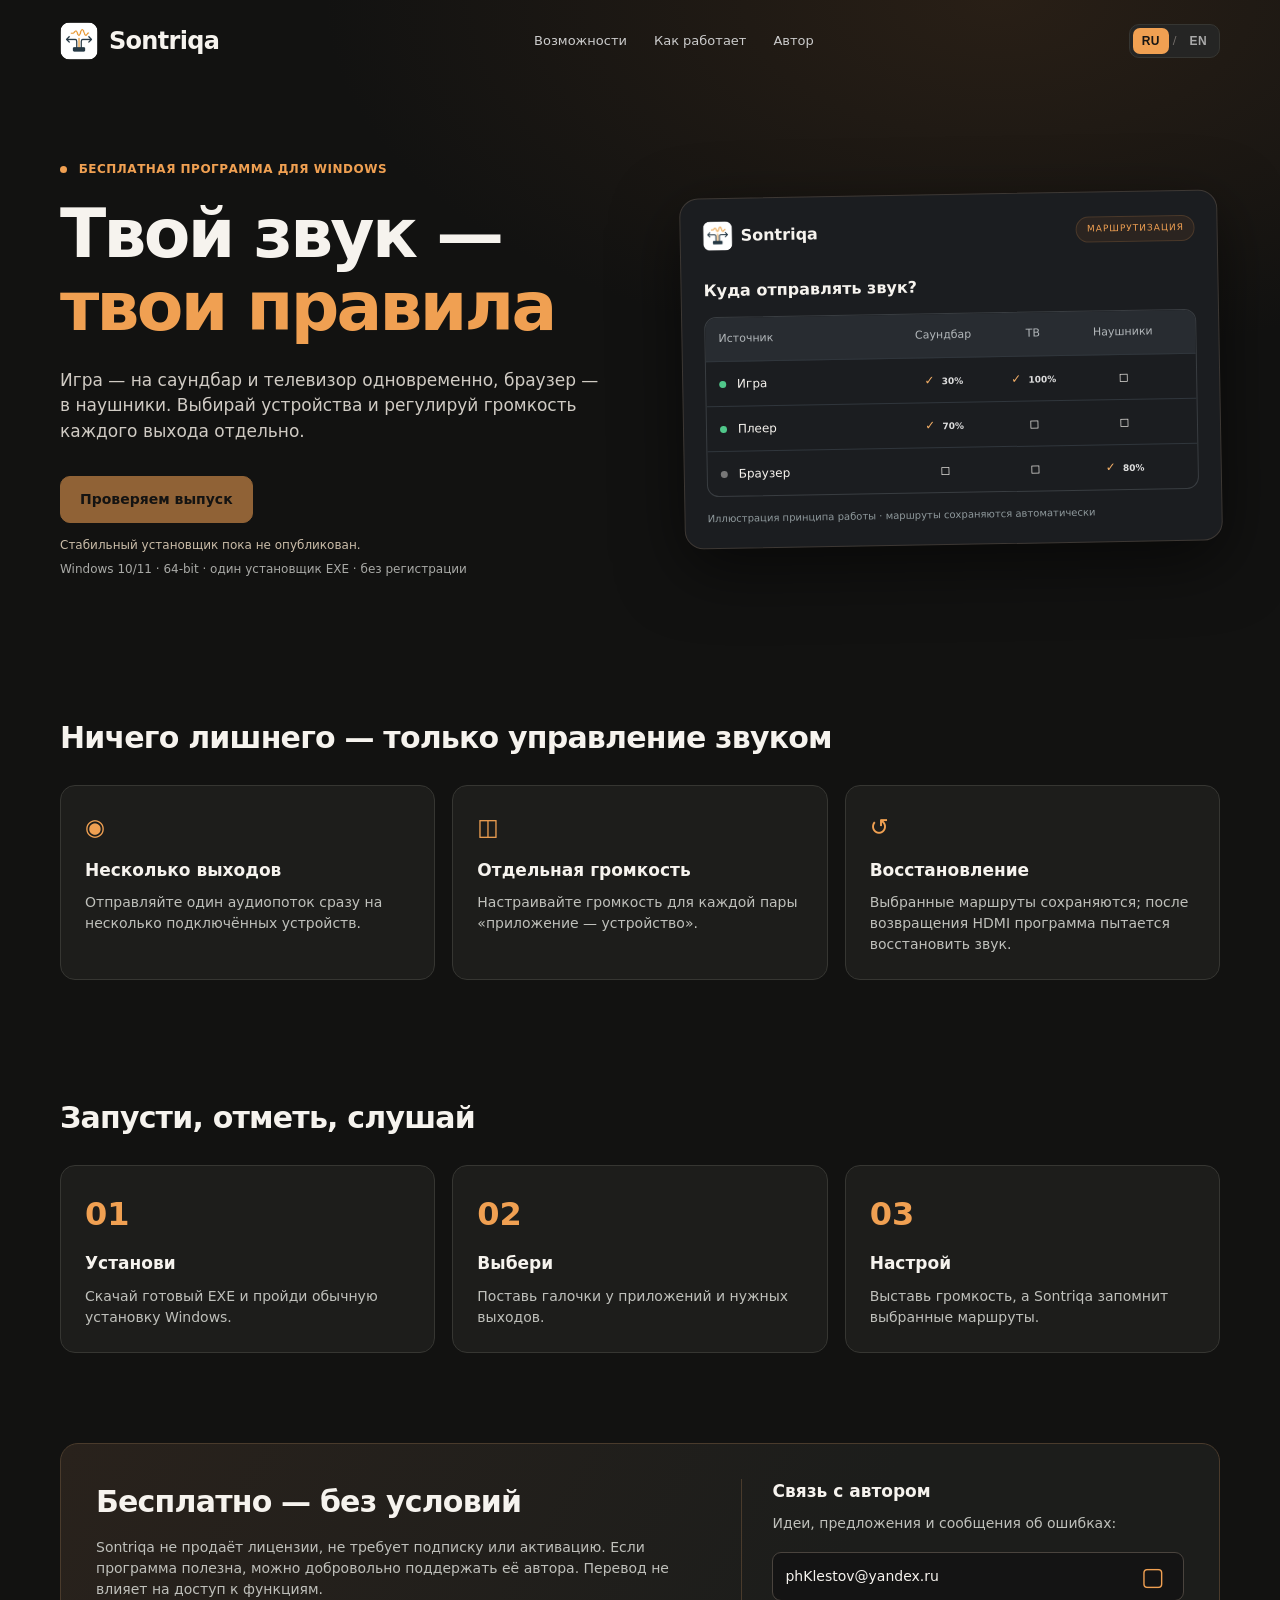
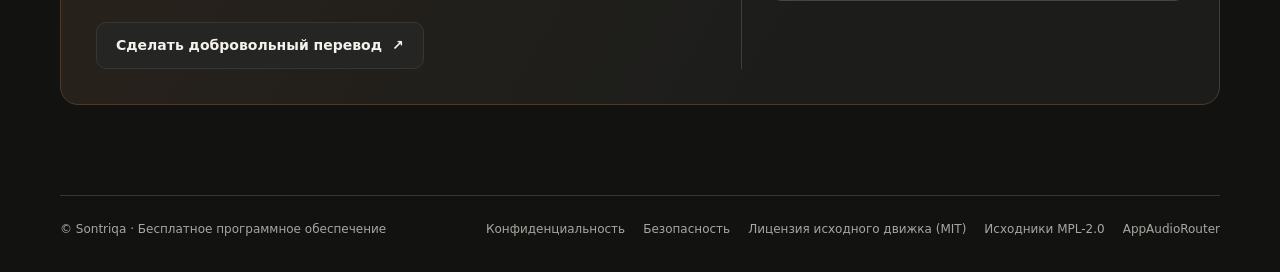
==== commit 280c8a18: "fix(site): move detailed RC18 Tauri advisory off landing hero into accessible bilingual security pag" ====
--- a/site/index.html
+++ b/site/index.html
@@ -27,7 +27,6 @@
         <p>Игра — на саундбар и телевизор одновременно, браузер — в наушники. Выбирай устройства и регулируй громкость каждого выхода отдельно.</p>
         <div class="primary-actions"><a class="button primary disabled" id="download" aria-disabled="true">Проверяем выпуск</a><a class="button secondary" id="releases" hidden>Все версии</a></div>
         <div class="release-meta" id="release-status" role="status" aria-live="polite" data-i18n-dynamic>Стабильный установщик пока не опубликован.</div>
-        <p class="release-security-note" role="note">Публичная RC.18 использует Tauri 2.11.5, входящую в диапазон известной уязвимости GHSA-w28w-mhc8-qvjv. Возможность эксплуатации именно в Sontriqa не подтверждена; для новых установок дождитесь исправленной стабильной сборки. <a href="https://github.com/tauri-apps/tauri/security/advisories/GHSA-w28w-mhc8-qvjv" target="_blank" rel="noopener noreferrer">Подробнее</a></p>
         <div class="small">Windows 10/11 · 64-bit · один установщик EXE · без регистрации</div>
       </div>
       <div class="preview" role="img" aria-label="Пример таблицы Sontriqa: разные приложения и выбранные аудиовыходы">
@@ -41,6 +40,6 @@
     <section id="how" class="wrap steps"><h2>Запусти, отметь, слушай</h2><div class="steps-grid"><div><b>01</b><h3>Установи</h3><p>Скачай готовый EXE и пройди обычную установку Windows.</p></div><div><b>02</b><h3>Выбери</h3><p>Поставь галочки у приложений и нужных выходов.</p></div><div><b>03</b><h3>Настрой</h3><p>Выставь громкость, а Sontriqa запомнит выбранные маршруты.</p></div></div></section>
     <section id="support" class="wrap support"><div><h2>Бесплатно — без условий</h2><p>Sontriqa не продаёт лицензии, не требует подписку или активацию. Если программа полезна, можно добровольно поддержать её автора. Перевод не влияет на доступ к функциям.</p><div class="support-actions"><a class="button secondary" href="https://www.tbank-online.com/rm/r_hPGPoAKwDg.rzjkhDdFIZ/kDr5A79446" target="_blank" rel="noopener noreferrer">Сделать добровольный перевод <span aria-hidden="true">↗</span></a></div></div><div class="support-contact"><h3>Связь с автором</h3><p>Идеи, предложения и сообщения об ошибках:</p><div class="mail-line"><span id="mail">phKlestov@yandex.ru</span><button id="copy-email" type="button" aria-label="Скопировать адрес электронной почты" title="Копировать адрес">▢</button></div><span class="feedback" id="copy-status" role="status"></span></div></section>
   </main>
-  <footer class="footer wrap"><span>© Sontriqa · Бесплатное программное обеспечение</span><div><a href="privacy.html">Конфиденциальность</a><a href="third-party-mit.txt">Лицензия исходного движка (MIT)</a><a href="open-source.html">Исходники MPL-2.0</a><a href="https://github.com/Eververdants/AppAudioRouter" target="_blank" rel="noopener noreferrer">AppAudioRouter</a></div></footer>
+  <footer class="footer wrap"><span>© Sontriqa · Бесплатное программное обеспечение</span><div><a href="privacy.html">Конфиденциальность</a><a href="security.html">Безопасность</a><a href="third-party-mit.txt">Лицензия исходного движка (MIT)</a><a href="open-source.html">Исходники MPL-2.0</a><a href="https://github.com/Eververdants/AppAudioRouter" target="_blank" rel="noopener noreferrer">AppAudioRouter</a></div></footer>
 </body>
 </html>
--- a/site/styles.css
+++ b/site/styles.css
@@ -8,4 +8,6 @@
 .site-lang button:focus-visible{outline:2px solid var(--accent);outline-offset:2px}
 @media(max-width:550px){.top{flex-wrap:wrap;gap:12px}.top nav{order:3;width:100%;justify-content:flex-start}.site-lang{margin-left:auto}}
 
-.release-security-note{max-width:62ch;margin:9px 0 16px;font-size:12px!important;line-height:1.5;color:var(--muted)!important}.release-security-note a{color:var(--accent);text-decoration:underline;text-underline-offset:2px}
+/* The native HTML hidden attribute must always beat .button{display:inline-flex}.
+   Otherwise the vulnerable RC.18 release-history shortcut is visible. */
+#releases[hidden]{display:none!important}
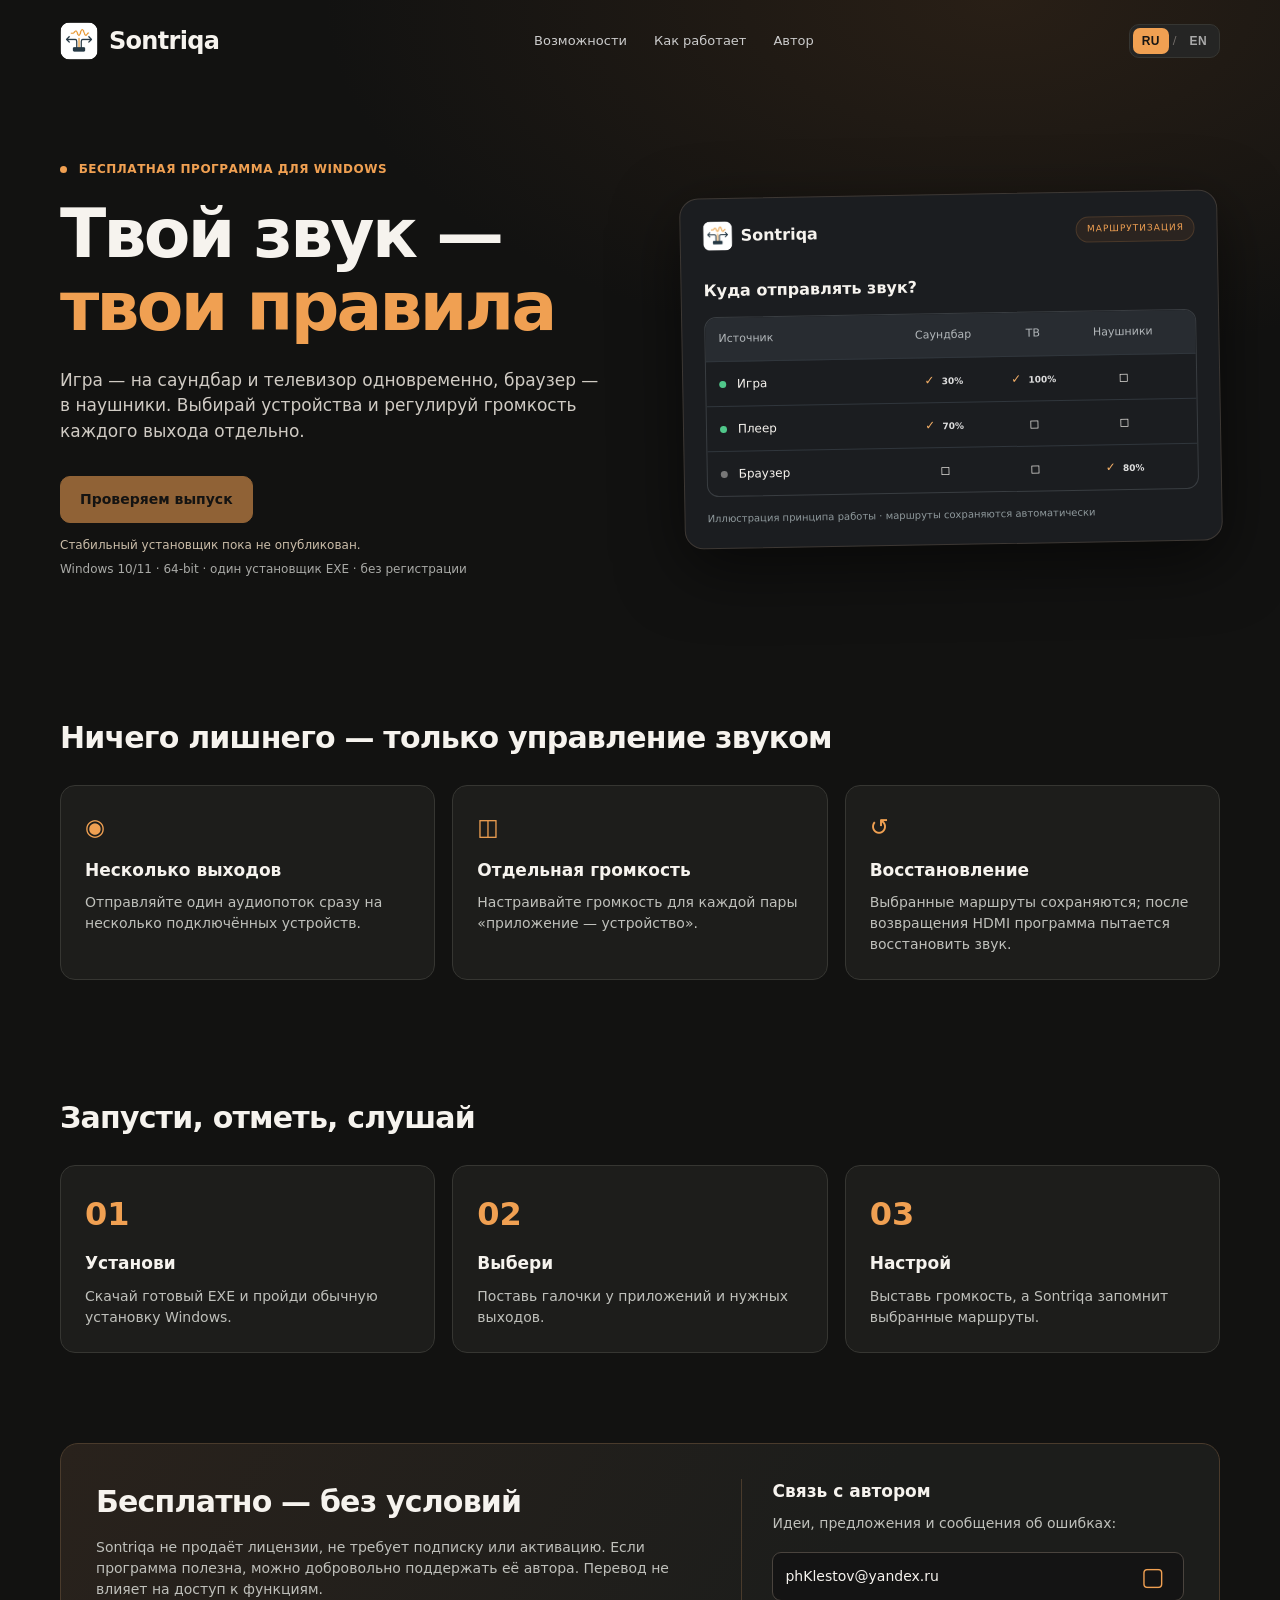
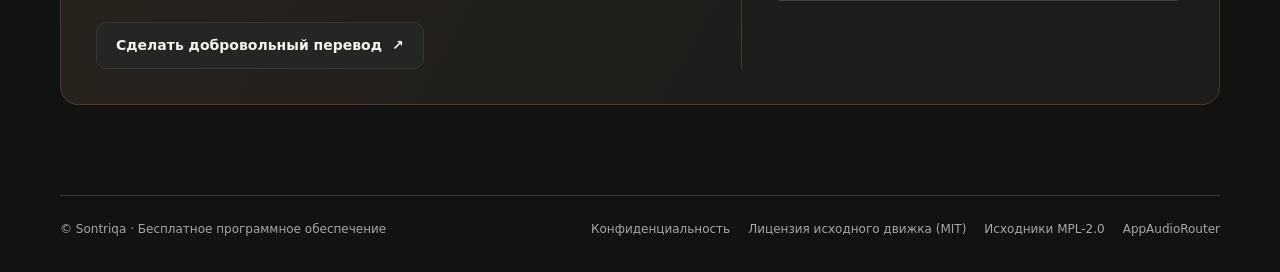
==== commit 8f48cc32: "chore(site): remove RC18-only security page; keep advisory in technical README and stable asset safe" ====
--- a/site/index.html
+++ b/site/index.html
@@ -40,6 +40,6 @@
     <section id="how" class="wrap steps"><h2>Запусти, отметь, слушай</h2><div class="steps-grid"><div><b>01</b><h3>Установи</h3><p>Скачай готовый EXE и пройди обычную установку Windows.</p></div><div><b>02</b><h3>Выбери</h3><p>Поставь галочки у приложений и нужных выходов.</p></div><div><b>03</b><h3>Настрой</h3><p>Выставь громкость, а Sontriqa запомнит выбранные маршруты.</p></div></div></section>
     <section id="support" class="wrap support"><div><h2>Бесплатно — без условий</h2><p>Sontriqa не продаёт лицензии, не требует подписку или активацию. Если программа полезна, можно добровольно поддержать её автора. Перевод не влияет на доступ к функциям.</p><div class="support-actions"><a class="button secondary" href="https://www.tbank-online.com/rm/r_hPGPoAKwDg.rzjkhDdFIZ/kDr5A79446" target="_blank" rel="noopener noreferrer">Сделать добровольный перевод <span aria-hidden="true">↗</span></a></div></div><div class="support-contact"><h3>Связь с автором</h3><p>Идеи, предложения и сообщения об ошибках:</p><div class="mail-line"><span id="mail">phKlestov@yandex.ru</span><button id="copy-email" type="button" aria-label="Скопировать адрес электронной почты" title="Копировать адрес">▢</button></div><span class="feedback" id="copy-status" role="status"></span></div></section>
   </main>
-  <footer class="footer wrap"><span>© Sontriqa · Бесплатное программное обеспечение</span><div><a href="privacy.html">Конфиденциальность</a><a href="security.html">Безопасность</a><a href="third-party-mit.txt">Лицензия исходного движка (MIT)</a><a href="open-source.html">Исходники MPL-2.0</a><a href="https://github.com/Eververdants/AppAudioRouter" target="_blank" rel="noopener noreferrer">AppAudioRouter</a></div></footer>
+  <footer class="footer wrap"><span>© Sontriqa · Бесплатное программное обеспечение</span><div><a href="privacy.html">Конфиденциальность</a><a href="third-party-mit.txt">Лицензия исходного движка (MIT)</a><a href="open-source.html">Исходники MPL-2.0</a><a href="https://github.com/Eververdants/AppAudioRouter" target="_blank" rel="noopener noreferrer">AppAudioRouter</a></div></footer>
 </body>
 </html>
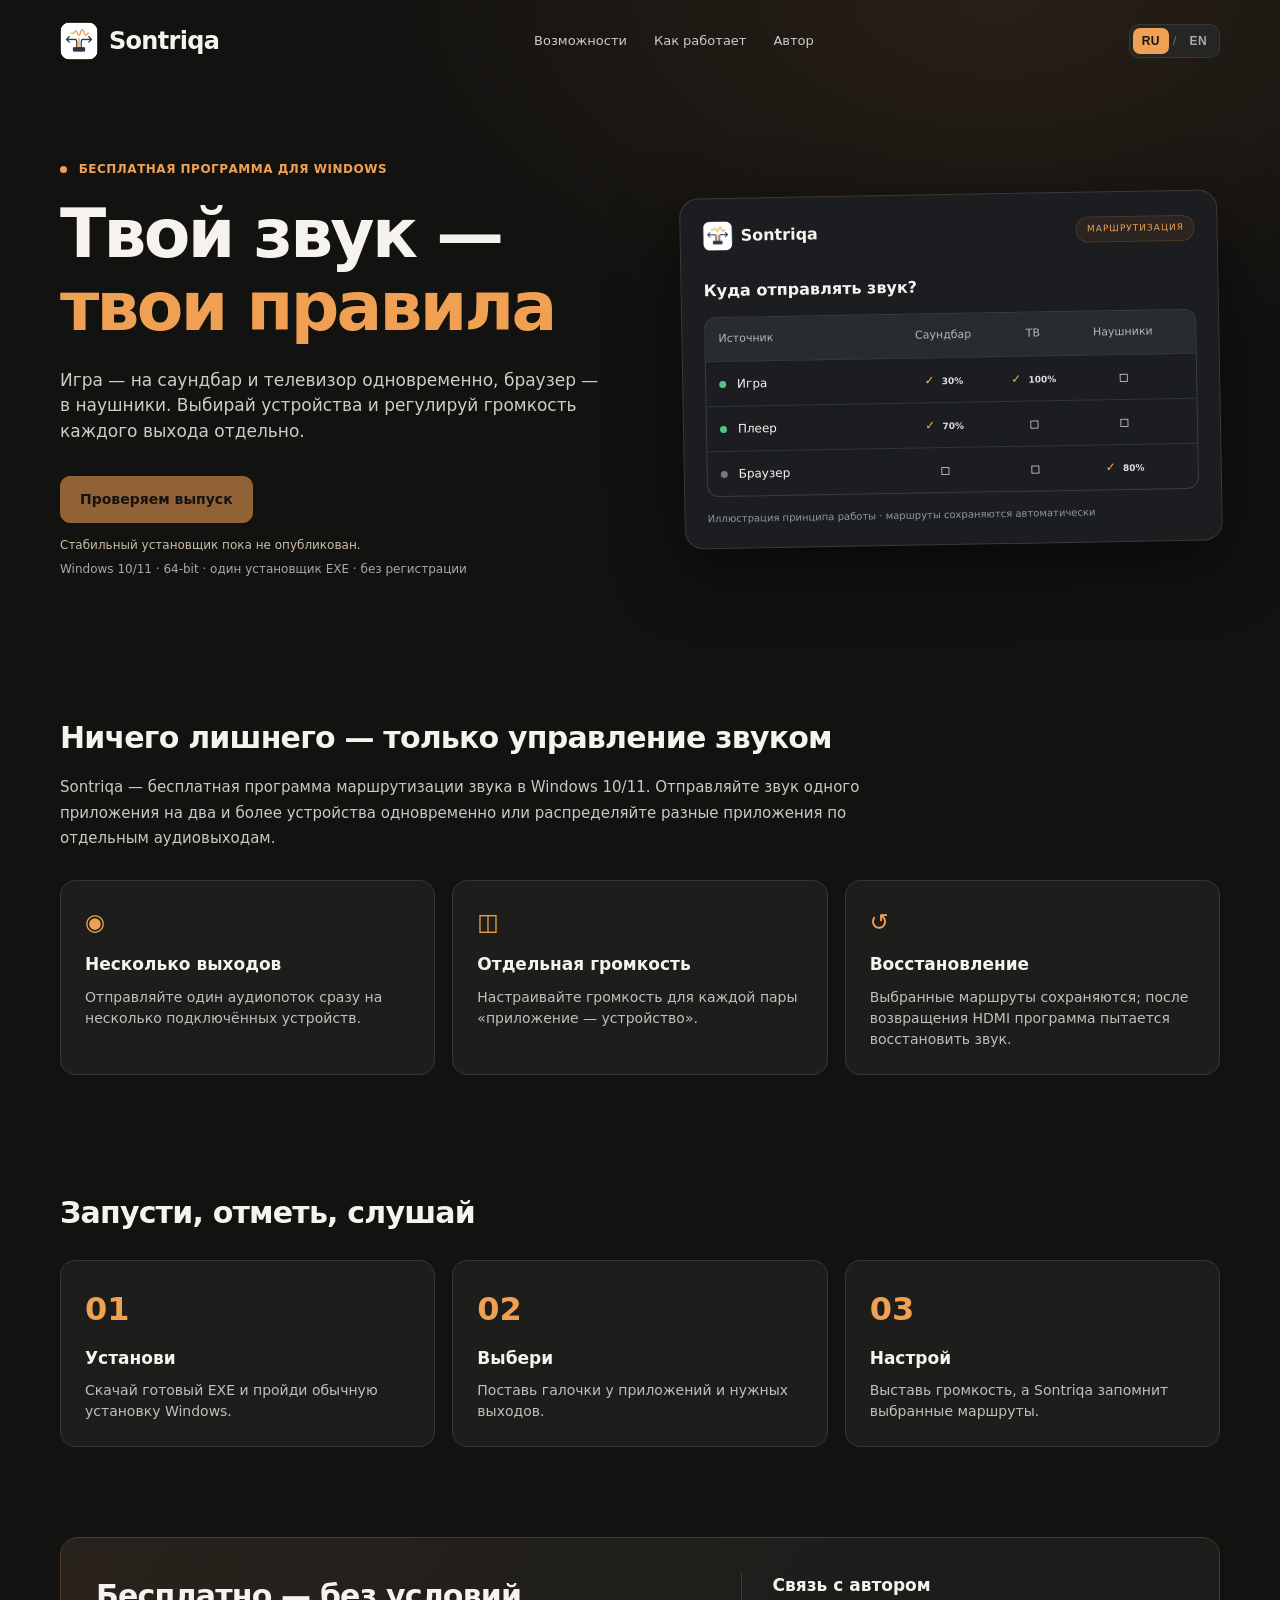
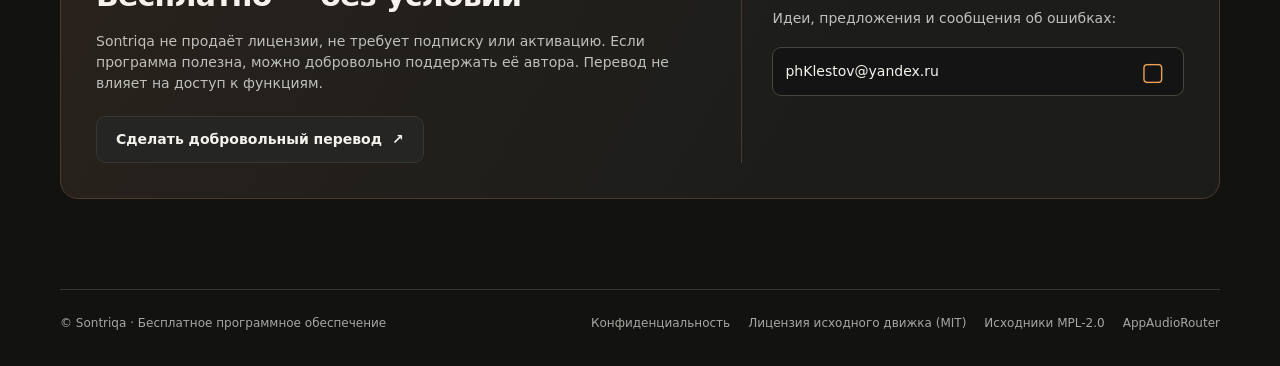
==== commit 7f670c9c: "seo: add canonical sitemap, crawl policy, software schema and descriptive search metadata" ====
--- a/site/index.html
+++ b/site/index.html
@@ -3,9 +3,39 @@
 <head>
   <meta charset="utf-8">
   <meta name="viewport" content="width=device-width, initial-scale=1">
-  <meta name="description" content="Sontriqa — бесплатная программа для Windows: направляйте звук каждого приложения на колонки, телевизор и наушники с независимой громкостью.">
+  <meta name="description" content="Бесплатная Sontriqa для Windows 10/11: выводите звук одного приложения на два устройства одновременно или разделяйте звук разных приложений. Отдельная громкость для каждого выхода.">
+  <meta name="robots" content="index, follow, max-image-preview:large">
+  <link rel="canonical" href="https://sontriqa.pages.dev/">
+  <meta property="og:type" content="website">
+  <meta property="og:site_name" content="Sontriqa">
+  <meta property="og:locale" content="ru_RU">
+  <meta property="og:url" content="https://sontriqa.pages.dev/">
+  <meta property="og:title" content="Sontriqa — маршрутизация звука приложений для Windows">
+  <meta property="og:description" content="Бесплатная Sontriqa для Windows 10/11: выводите звук одного приложения на два устройства одновременно или разделяйте звук разных приложений. Отдельная громкость для каждого выхода.">
+  <meta property="og:image" content="https://sontriqa.pages.dev/assets/sontriqa-icon.png">
+  <meta name="twitter:card" content="summary">
+  <meta name="twitter:title" content="Sontriqa — маршрутизация звука приложений для Windows">
+  <meta name="twitter:description" content="Бесплатная Sontriqa для Windows 10/11: выводите звук одного приложения на два устройства одновременно или разделяйте звук разных приложений. Отдельная громкость для каждого выхода.">
+  <meta name="twitter:image" content="https://sontriqa.pages.dev/assets/sontriqa-icon.png">
+  <script type="application/ld+json">
+  {
+    "@context": "https://schema.org",
+    "@type": "SoftwareApplication",
+    "name": "Sontriqa",
+    "description": "Free Windows application for routing per-app audio to multiple output devices simultaneously with independent per-output volume.",
+    "applicationCategory": "MultimediaApplication",
+    "operatingSystem": "Windows 10, Windows 11",
+    "softwareVersion": "1.0.0",
+    "isAccessibleForFree": true,
+    "inLanguage": ["ru", "en"],
+    "url": "https://sontriqa.pages.dev/",
+    "downloadUrl": "https://github.com/Crossbill-prog/sontriqa/releases/download/v1.0.0/Sontriqa-Setup-x64.exe",
+    "image": "https://sontriqa.pages.dev/assets/sontriqa-icon.png",
+    "offers": {"@type": "Offer", "price": "0", "priceCurrency": "RUB", "availability": "https://schema.org/InStock"}
+  }
+  </script>
   <meta name="theme-color" content="#161616">
-  <title>Sontriqa — звук каждому устройству</title>
+  <title>Sontriqa — маршрутизация звука приложений для Windows</title>
   <link rel="icon" href="assets/sontriqa-icon.png" type="image/png">
   <link rel="stylesheet" href="styles.css">
   <script defer src="config.js"></script>
@@ -36,7 +66,7 @@
         <div class="preview-foot">Иллюстрация принципа работы · маршруты сохраняются автоматически</div>
       </div>
     </section>
-    <section id="features" class="wrap features"><h2>Ничего лишнего — только управление звуком</h2><div class="cards"><article><div class="feature-icon">◉</div><h3>Несколько выходов</h3><p>Отправляйте один аудиопоток сразу на несколько подключённых устройств.</p></article><article><div class="feature-icon">◫</div><h3>Отдельная громкость</h3><p>Настраивайте громкость для каждой пары «приложение — устройство».</p></article><article><div class="feature-icon">↺</div><h3>Восстановление</h3><p>Выбранные маршруты сохраняются; после возвращения HDMI программа пытается восстановить звук.</p></article></div></section>
+    <section id="features" class="wrap features"><h2>Ничего лишнего — только управление звуком</h2><p class="section-intro">Sontriqa — бесплатная программа маршрутизации звука в Windows 10/11. Отправляйте звук одного приложения на два и более устройства одновременно или распределяйте разные приложения по отдельным аудиовыходам.</p><div class="cards"><article><div class="feature-icon">◉</div><h3>Несколько выходов</h3><p>Отправляйте один аудиопоток сразу на несколько подключённых устройств.</p></article><article><div class="feature-icon">◫</div><h3>Отдельная громкость</h3><p>Настраивайте громкость для каждой пары «приложение — устройство».</p></article><article><div class="feature-icon">↺</div><h3>Восстановление</h3><p>Выбранные маршруты сохраняются; после возвращения HDMI программа пытается восстановить звук.</p></article></div></section>
     <section id="how" class="wrap steps"><h2>Запусти, отметь, слушай</h2><div class="steps-grid"><div><b>01</b><h3>Установи</h3><p>Скачай готовый EXE и пройди обычную установку Windows.</p></div><div><b>02</b><h3>Выбери</h3><p>Поставь галочки у приложений и нужных выходов.</p></div><div><b>03</b><h3>Настрой</h3><p>Выставь громкость, а Sontriqa запомнит выбранные маршруты.</p></div></div></section>
     <section id="support" class="wrap support"><div><h2>Бесплатно — без условий</h2><p>Sontriqa не продаёт лицензии, не требует подписку или активацию. Если программа полезна, можно добровольно поддержать её автора. Перевод не влияет на доступ к функциям.</p><div class="support-actions"><a class="button secondary" href="https://www.tbank-online.com/rm/r_hPGPoAKwDg.rzjkhDdFIZ/kDr5A79446" target="_blank" rel="noopener noreferrer">Сделать добровольный перевод <span aria-hidden="true">↗</span></a></div></div><div class="support-contact"><h3>Связь с автором</h3><p>Идеи, предложения и сообщения об ошибках:</p><div class="mail-line"><span id="mail">phKlestov@yandex.ru</span><button id="copy-email" type="button" aria-label="Скопировать адрес электронной почты" title="Копировать адрес">▢</button></div><span class="feedback" id="copy-status" role="status"></span></div></section>
   </main>
--- a/site/styles.css
+++ b/site/styles.css
@@ -1,4 +1,4 @@
-:root{color-scheme:dark;--bg:#121211;--panel:#1c1d1c;--border:#363632;--accent:#f0a052;--text:#f6f3ee;--muted:#a9aaa7;font-family:Inter,'Segoe UI',system-ui,-apple-system,sans-serif}*{box-sizing:border-box}html{scroll-behavior:smooth}body{margin:0;background:radial-gradient(900px 480px at 78% 0%,#3c2a1a88,transparent 75%),var(--bg);color:var(--text);line-height:1.5}a{color:inherit;text-decoration:none}a:hover{color:var(--accent)}.wrap{width:min(1160px,calc(100% - 48px));margin:auto}.top{display:flex;justify-content:space-between;align-items:center;padding:22px 0}.brand{display:flex;align-items:center;gap:11px;font-size:24px;font-weight:780;letter-spacing:-.7px}.brand img{border-radius:10px}.top nav{display:flex;gap:27px;font-size:13px;color:#ccc}.hero{min-height:540px;padding:78px 0 92px;display:grid;grid-template-columns:1.03fr .97fr;align-items:center;gap:50px}.eyebrow{color:var(--accent);font-weight:700;font-size:12px;letter-spacing:.5px;text-transform:uppercase}.dot,.active-dot{display:inline-block;width:7px;height:7px;border-radius:100%;background:#50c78a;margin-right:7px}.dot{background:var(--accent)}h1{font-size:clamp(44px,5.3vw,70px);line-height:1.08;margin:19px 0 24px;letter-spacing:-2.7px}h1 span{color:var(--accent)}.hero-copy>p{font-size:17px;color:#d0cbc4;max-width:550px}.primary-actions{display:flex;gap:12px;flex-wrap:wrap;margin-top:32px}.button{border-radius:10px;min-height:44px;padding:12px 19px;display:inline-flex;align-items:center;justify-content:center;gap:10px;font-weight:700;font-size:14px;border:1px solid var(--border);transition:background .15s,color .15s}.primary{color:#171514;background:var(--accent);border-color:var(--accent)}.primary:hover{color:#161616;background:#ffc078}.secondary{background:#252524;color:#f5f2ec}.secondary:hover{background:#36312b;color:white}.button.disabled{cursor:not-allowed;opacity:.57;pointer-events:none}.release-meta{font-size:12px;color:#cabca8;margin:13px 0 6px}.small{color:var(--muted);font-size:12px;margin-top:4px}.preview{background:#1b1d20;border:1px solid #3d3834;border-radius:19px;padding:22px;box-shadow:0 20px 65px #0008;transform:rotate(-1deg)}.preview-head{display:flex;align-items:center;justify-content:space-between;gap:12px}.preview-title{display:flex;gap:8px;align-items:center}.preview-title img{border-radius:8px}.preview-chip{color:var(--accent);background:#4b352355;border:1px solid #a3724444;padding:5px 10px;border-radius:18px;font-size:9px;letter-spacing:1px}.preview-overline{font-size:16px;font-weight:750;margin:28px 0 14px}.preview-table{border:1px solid #393d41;border-radius:12px;overflow:hidden}.preview-row{display:grid;grid-template-columns:1.35fr 1fr .45fr 1fr;padding:13px;gap:3px;align-items:center;font-size:12px;border-bottom:1px solid #30363c}.preview-row:last-child{border-bottom:0}.preview-row>span:not(:first-child){text-align:center}.preview-row.header{color:#b2b7ba;background:#282c31;font-size:11px}.preview-row .checked{color:#f2ae66;font-weight:750}.preview-row small{font-size:9px;color:#ddd;margin-left:3px}.active-dot.paused{background:#777}.preview-foot{font-size:10px;color:#8f999c;margin-top:14px}.features,.steps{padding:45px 0 70px}h2{font-size:30px;letter-spacing:-.8px;margin:0 0 25px}.cards,.steps-grid{display:grid;grid-template-columns:repeat(3,minmax(0,1fr));gap:17px}.cards article,.steps-grid>div{padding:24px;background:#1d1d1b;border:1px solid var(--border);border-radius:15px}.feature-icon{font-size:23px;color:var(--accent)}h3{font-size:17px;margin:13px 0 9px}.cards p,.steps p,.support p{font-size:14px;color:#bfc0bb;margin:0}.steps-grid b{font-size:32px;color:var(--accent);font-weight:800}.support{margin:20px auto 90px;display:grid;grid-template-columns:1.4fr 1fr;gap:26px;padding:35px;background:linear-gradient(120deg,#29221c,#1c1d1b 65%);border:1px solid #4a3b2c;border-radius:18px}.support h2{margin-bottom:13px}.support-actions{margin-top:22px}.support-contact{border-left:1px solid #4a3b2c;padding-left:30px}.support-contact h3{margin-top:0}.mail-line{display:flex;align-items:center;justify-content:space-between;gap:8px;margin-top:18px;background:#141414;border:1px solid #4a443e;padding:10px 12px;border-radius:9px;font-size:14px}.mail-line button{background:transparent;color:var(--accent);border:0;font-size:25px;cursor:pointer;line-height:1}.feedback{color:#edbd81;font-size:11px}.footer{border-top:1px solid var(--border);padding:24px 0 34px;color:#a7a7a1;font-size:12px;display:flex;justify-content:space-between;gap:20px}.footer div{display:flex;flex-wrap:wrap;gap:18px}button:focus-visible,a:focus-visible{outline:2px solid var(--accent);outline-offset:3px}.legal{max-width:800px;margin:70px auto;line-height:1.75}.legal p{color:#c9c8c4}@media(max-width:900px){.hero{grid-template-columns:1fr;padding:48px 0}.preview{max-width:720px;transform:none}.cards,.steps-grid{grid-template-columns:1fr}.support{grid-template-columns:1fr}.support-contact{border-left:0;border-top:1px solid #4a3b2c;padding-left:0;padding-top:24px}.footer{flex-direction:column}}@media(max-width:550px){.wrap{width:calc(100% - 30px)}.top nav{gap:13px}.top nav a{font-size:12px}.brand{font-size:21px}h1{letter-spacing:-1.4px}.preview{padding:12px}.preview-row{padding:10px 6px;font-size:10px}.preview-row small{display:block}.support{padding:22px}}
+:root{color-scheme:dark;--bg:#121211;--panel:#1c1d1c;--border:#363632;--accent:#f0a052;--text:#f6f3ee;--muted:#a9aaa7;font-family:Inter,'Segoe UI',system-ui,-apple-system,sans-serif}*{box-sizing:border-box}html{scroll-behavior:smooth}body{margin:0;background:radial-gradient(900px 480px at 78% 0%,#3c2a1a88,transparent 75%),var(--bg);color:var(--text);line-height:1.5}a{color:inherit;text-decoration:none}a:hover{color:var(--accent)}.wrap{width:min(1160px,calc(100% - 48px));margin:auto}.top{display:flex;justify-content:space-between;align-items:center;padding:22px 0}.brand{display:flex;align-items:center;gap:11px;font-size:24px;font-weight:780;letter-spacing:-.7px}.brand img{border-radius:10px}.top nav{display:flex;gap:27px;font-size:13px;color:#ccc}.hero{min-height:540px;padding:78px 0 92px;display:grid;grid-template-columns:1.03fr .97fr;align-items:center;gap:50px}.eyebrow{color:var(--accent);font-weight:700;font-size:12px;letter-spacing:.5px;text-transform:uppercase}.dot,.active-dot{display:inline-block;width:7px;height:7px;border-radius:100%;background:#50c78a;margin-right:7px}.dot{background:var(--accent)}h1{font-size:clamp(44px,5.3vw,70px);line-height:1.08;margin:19px 0 24px;letter-spacing:-2.7px}h1 span{color:var(--accent)}.hero-copy>p{font-size:17px;color:#d0cbc4;max-width:550px}.primary-actions{display:flex;gap:12px;flex-wrap:wrap;margin-top:32px}.button{border-radius:10px;min-height:44px;padding:12px 19px;display:inline-flex;align-items:center;justify-content:center;gap:10px;font-weight:700;font-size:14px;border:1px solid var(--border);transition:background .15s,color .15s}.primary{color:#171514;background:var(--accent);border-color:var(--accent)}.primary:hover{color:#161616;background:#ffc078}.secondary{background:#252524;color:#f5f2ec}.secondary:hover{background:#36312b;color:white}.button.disabled{cursor:not-allowed;opacity:.57;pointer-events:none}.release-meta{font-size:12px;color:#cabca8;margin:13px 0 6px}.small{color:var(--muted);font-size:12px;margin-top:4px}.preview{background:#1b1d20;border:1px solid #3d3834;border-radius:19px;padding:22px;box-shadow:0 20px 65px #0008;transform:rotate(-1deg)}.preview-head{display:flex;align-items:center;justify-content:space-between;gap:12px}.preview-title{display:flex;gap:8px;align-items:center}.preview-title img{border-radius:8px}.preview-chip{color:var(--accent);background:#4b352355;border:1px solid #a3724444;padding:5px 10px;border-radius:18px;font-size:9px;letter-spacing:1px}.preview-overline{font-size:16px;font-weight:750;margin:28px 0 14px}.preview-table{border:1px solid #393d41;border-radius:12px;overflow:hidden}.preview-row{display:grid;grid-template-columns:1.35fr 1fr .45fr 1fr;padding:13px;gap:3px;align-items:center;font-size:12px;border-bottom:1px solid #30363c}.preview-row:last-child{border-bottom:0}.preview-row>span:not(:first-child){text-align:center}.preview-row.header{color:#b2b7ba;background:#282c31;font-size:11px}.preview-row .checked{color:#f2ae66;font-weight:750}.preview-row small{font-size:9px;color:#ddd;margin-left:3px}.active-dot.paused{background:#777}.preview-foot{font-size:10px;color:#8f999c;margin-top:14px}.features,.steps{padding:45px 0 70px}.section-intro{color:#c9c8c1;font-size:15px;max-width:860px;margin:-10px 0 28px;line-height:1.7}h2{font-size:30px;letter-spacing:-.8px;margin:0 0 25px}.cards,.steps-grid{display:grid;grid-template-columns:repeat(3,minmax(0,1fr));gap:17px}.cards article,.steps-grid>div{padding:24px;background:#1d1d1b;border:1px solid var(--border);border-radius:15px}.feature-icon{font-size:23px;color:var(--accent)}h3{font-size:17px;margin:13px 0 9px}.cards p,.steps p,.support p{font-size:14px;color:#bfc0bb;margin:0}.steps-grid b{font-size:32px;color:var(--accent);font-weight:800}.support{margin:20px auto 90px;display:grid;grid-template-columns:1.4fr 1fr;gap:26px;padding:35px;background:linear-gradient(120deg,#29221c,#1c1d1b 65%);border:1px solid #4a3b2c;border-radius:18px}.support h2{margin-bottom:13px}.support-actions{margin-top:22px}.support-contact{border-left:1px solid #4a3b2c;padding-left:30px}.support-contact h3{margin-top:0}.mail-line{display:flex;align-items:center;justify-content:space-between;gap:8px;margin-top:18px;background:#141414;border:1px solid #4a443e;padding:10px 12px;border-radius:9px;font-size:14px}.mail-line button{background:transparent;color:var(--accent);border:0;font-size:25px;cursor:pointer;line-height:1}.feedback{color:#edbd81;font-size:11px}.footer{border-top:1px solid var(--border);padding:24px 0 34px;color:#a7a7a1;font-size:12px;display:flex;justify-content:space-between;gap:20px}.footer div{display:flex;flex-wrap:wrap;gap:18px}button:focus-visible,a:focus-visible{outline:2px solid var(--accent);outline-offset:3px}.legal{max-width:800px;margin:70px auto;line-height:1.75}.legal p{color:#c9c8c4}@media(max-width:900px){.hero{grid-template-columns:1fr;padding:48px 0}.preview{max-width:720px;transform:none}.cards,.steps-grid{grid-template-columns:1fr}.support{grid-template-columns:1fr}.support-contact{border-left:0;border-top:1px solid #4a3b2c;padding-left:0;padding-top:24px}.footer{flex-direction:column}}@media(max-width:550px){.wrap{width:calc(100% - 30px)}.top nav{gap:13px}.top nav a{font-size:12px}.brand{font-size:21px}h1{letter-spacing:-1.4px}.preview{padding:12px}.preview-row{padding:10px 6px;font-size:10px}.preview-row small{display:block}.support{padding:22px}}
 
 /* Explicit Russian/English switch shared by the main site and privacy page. */
 .site-lang{display:inline-flex;align-items:center;gap:4px;border:1px solid var(--border);border-radius:10px;background:#252524;padding:3px;flex:none;white-space:nowrap}
